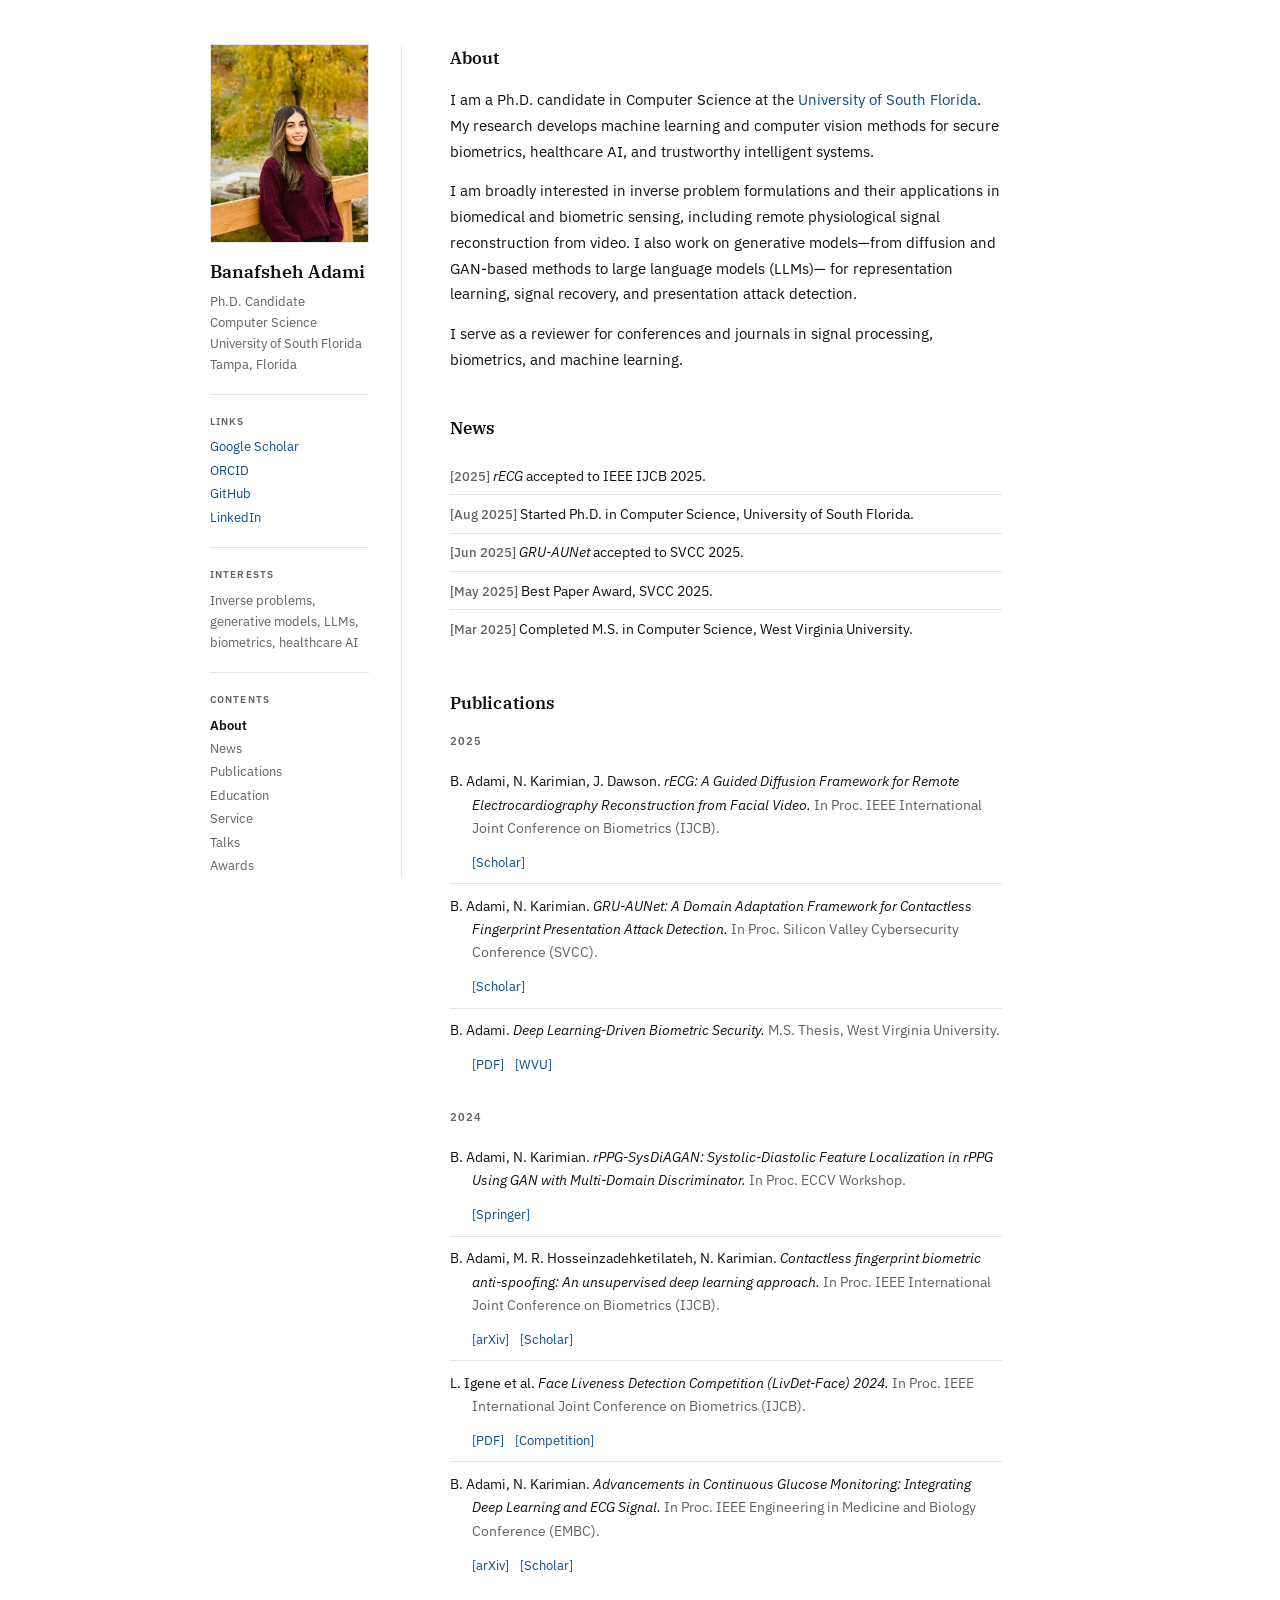
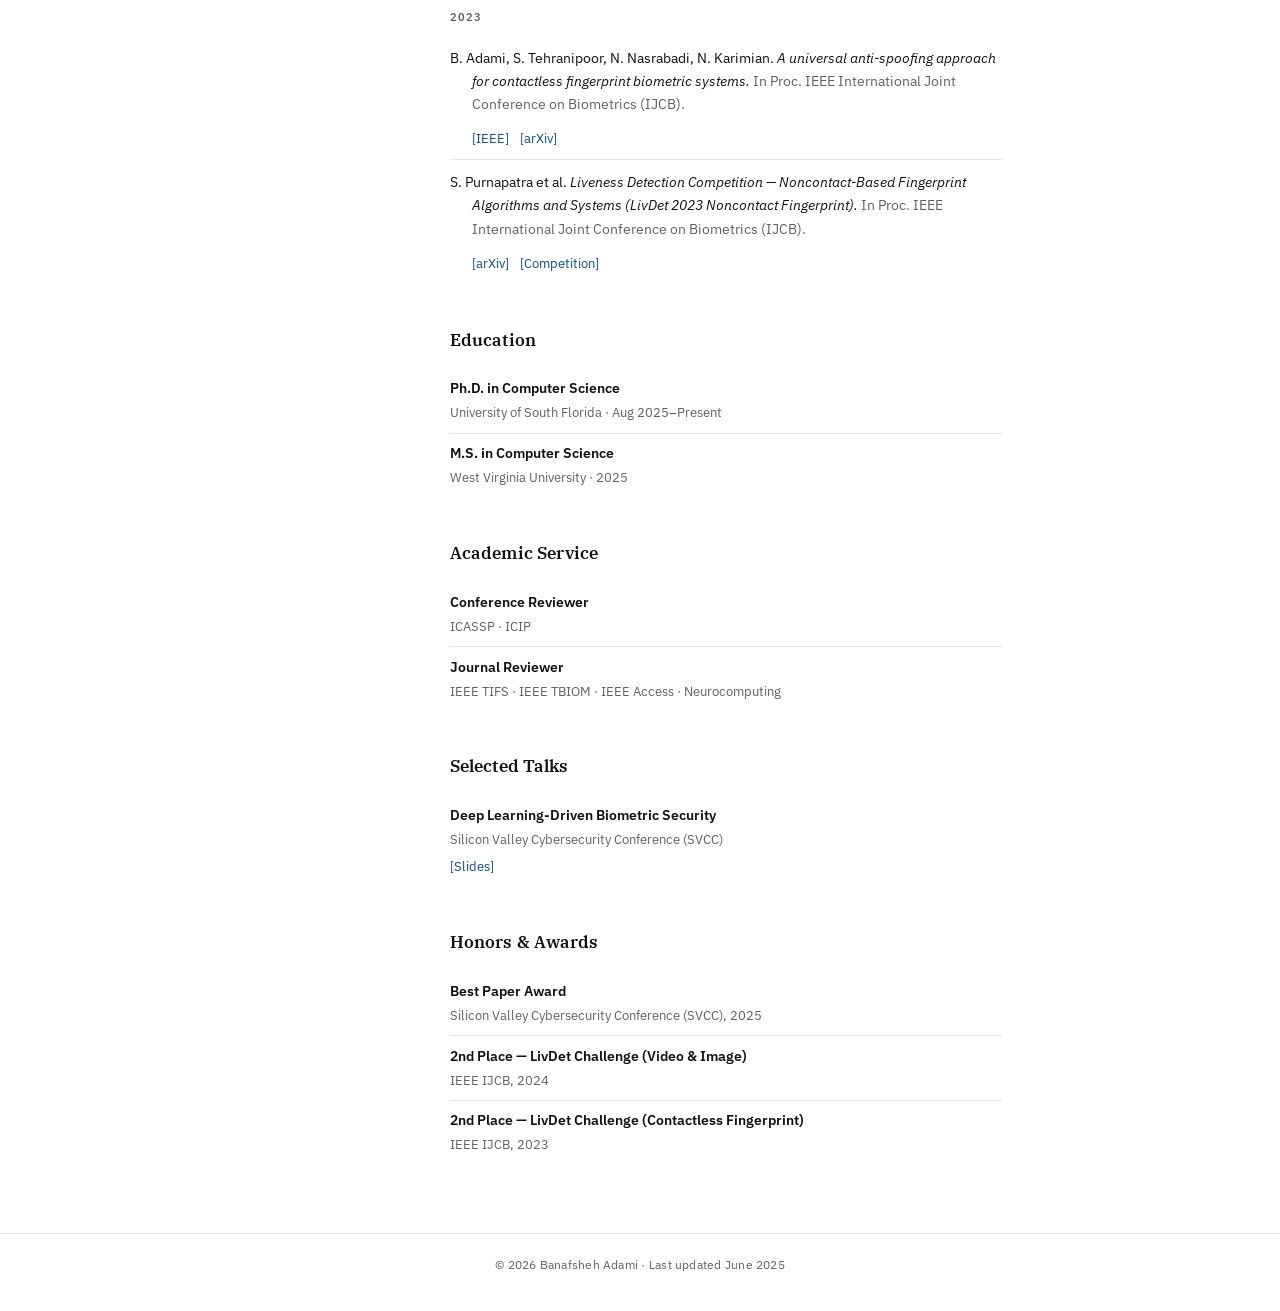
==== index.html @ bffaafbf "Fix news order and set Ph.D. start date to August 2025." ====
<!DOCTYPE html>
<html lang="en">
<head>
  <meta charset="UTF-8" />
  <meta name="viewport" content="width=device-width, initial-scale=1.0" />
  <title>Banafsheh Adami | PhD Student in Computer Science</title>
  <meta name="description" content="Banafsheh Adami is a PhD student in Computer Science at the University of South Florida working on machine learning, biometrics, anti-spoofing, and rPPG." />
  <meta name="author" content="Banafsheh Adami" />
  <meta name="keywords" content="Banafsheh Adami, Banafsheh, biometrics, machine learning, deep learning, contactless fingerprint, anti-spoofing, rPPG, University of South Florida" />
  <meta name="robots" content="index,follow,max-image-preview:large" />
  <link rel="canonical" href="https://banafshehadami.github.io/" />

  <meta property="og:type" content="website" />
  <meta property="og:title" content="Banafsheh Adami | PhD Student in Computer Science" />
  <meta property="og:description" content="Academic homepage of Banafsheh Adami: publications, news, talks, and awards in machine learning and biometrics." />
  <meta property="og:url" content="https://banafshehadami.github.io/" />
  <meta property="og:image" content="https://banafshehadami.github.io/assets/profile-photo.png?v=3" />

  <meta name="twitter:card" content="summary_large_image" />
  <meta name="twitter:title" content="Banafsheh Adami | PhD Student in Computer Science" />
  <meta name="twitter:description" content="Academic homepage of Banafsheh Adami: publications, news, talks, and awards in machine learning and biometrics." />
  <meta name="twitter:image" content="https://banafshehadami.github.io/assets/profile-photo.png?v=3" />

  <link rel="preconnect" href="https://fonts.googleapis.com" />
  <link rel="preconnect" href="https://fonts.gstatic.com" crossorigin />
  <link
    href="https://fonts.googleapis.com/css2?family=IBM+Plex+Sans:wght@400;500;600&family=IBM+Plex+Serif:wght@400;500;600&display=swap"
    rel="stylesheet"
  />
  <link rel="stylesheet" href="style.css" />
  <script type="application/ld+json">
    {
      "@context": "https://schema.org",
      "@type": "Person",
      "name": "Banafsheh Adami",
      "url": "https://banafshehadami.github.io/",
      "image": "https://banafshehadami.github.io/assets/profile-photo.png?v=3",
      "jobTitle": "PhD Student in Computer Science",
      "affiliation": {
        "@type": "CollegeOrUniversity",
        "name": "University of South Florida"
      },
      "alumniOf": {
        "@type": "CollegeOrUniversity",
        "name": "West Virginia University"
      },
      "sameAs": [
        "https://github.com/banafshehadami",
        "https://scholar.google.com/citations?user=qcURpaYAAAAJ&hl=en",
        "https://orcid.org/my-orcid?orcid=0009-0004-0193-577X",
        "https://www.linkedin.com/in/banafsheh-adami-5830b61a9/"
      ]
    }
  </script>
</head>
<body>
  <div class="container page-layout" id="top">
    <aside class="profile-sidebar">
      <img
        class="profile-photo"
        src="assets/profile-photo.png?v=3"
        alt="Banafsheh Adami profile photo"
      />
      <p class="sidebar-name">Banafsheh Adami</p>
      <p class="sidebar-affiliation">
        Ph.D. Candidate<br />
        Computer Science<br />
        <a href="https://www.usf.edu/engineering/computer-science-and-engineering/" target="_blank" rel="noreferrer">University of South Florida</a><br />
        Tampa, Florida
      </p>

      <div class="sidebar-block">
        <p class="sidebar-label">Links</p>
        <ul class="sidebar-links">
          <li><a href="https://scholar.google.com/citations?user=qcURpaYAAAAJ&hl=en" target="_blank" rel="noreferrer">Google Scholar</a></li>
          <li><a href="https://orcid.org/my-orcid?orcid=0009-0004-0193-577X" target="_blank" rel="noreferrer">ORCID</a></li>
          <li><a href="https://github.com/banafshehadami" target="_blank" rel="noreferrer">GitHub</a></li>
          <li><a href="https://www.linkedin.com/in/banafsheh-adami-5830b61a9/" target="_blank" rel="noreferrer">LinkedIn</a></li>
        </ul>
      </div>

      <div class="sidebar-block">
        <p class="sidebar-label">Interests</p>
        <p class="sidebar-text">
          Inverse problems, generative models, LLMs, biometrics, healthcare AI
        </p>
      </div>

      <div class="sidebar-block">
        <p class="sidebar-label">Contents</p>
        <ul class="sidebar-nav">
          <li><a href="#about">About</a></li>
          <li><a href="#news">News</a></li>
          <li><a href="#publications">Publications</a></li>
          <li><a href="#education">Education</a></li>
          <li><a href="#service">Service</a></li>
          <li><a href="#talks">Talks</a></li>
          <li><a href="#awards">Awards</a></li>
        </ul>
      </div>
    </aside>

    <main class="content">
      <section class="section" id="about">
        <h2>About</h2>
        <p>
          I am a Ph.D. candidate in Computer Science at the
          <a href="https://www.usf.edu/engineering/computer-science-and-engineering/" target="_blank" rel="noreferrer">University of South Florida</a>.
          My research develops machine learning and computer vision methods for secure biometrics,
          healthcare AI, and trustworthy intelligent systems.
        </p>
        <p>
          I am broadly interested in inverse problem formulations and their applications in biomedical
          and biometric sensing, including remote physiological signal reconstruction from video.
          I also work on generative models—from diffusion and GAN-based methods to large language models (LLMs)—
          for representation learning, signal recovery, and presentation attack detection.
        </p>
        <p>
          I serve as a reviewer for conferences and journals in signal processing, biometrics, and machine learning.
        </p>
      </section>

      <section class="section" id="news">
        <h2>News</h2>
        <ul class="news-list">
          <li><span class="news-date">[2025]</span> <em>rECG</em> accepted to IEEE IJCB 2025.</li>
          <li><span class="news-date">[Aug 2025]</span> Started Ph.D. in Computer Science, University of South Florida.</li>
          <li><span class="news-date">[Jun 2025]</span> <em>GRU-AUNet</em> accepted to SVCC 2025.</li>
          <li><span class="news-date">[May 2025]</span> Best Paper Award, SVCC 2025.</li>
          <li><span class="news-date">[Mar 2025]</span> Completed M.S. in Computer Science, West Virginia University.</li>
        </ul>
      </section>

      <section class="section" id="publications">
        <h2>Publications</h2>

        <div class="pub-group">
          <h3 class="pub-group-year">2025</h3>
          <ol class="pub-list">
            <li class="pub-item">
              <p class="pub-citation">
                B. Adami, N. Karimian, J. Dawson.
                <em>rECG: A Guided Diffusion Framework for Remote Electrocardiography Reconstruction from Facial Video.</em>
                <span class="pub-venue">In Proc. IEEE International Joint Conference on Biometrics (IJCB).</span>
              </p>
              <p class="pub-links">
                <a href="https://scholar.google.com/scholar?q=rECG%3A+A+Guided+Diffusion+Framework+for+Remote+Electrocardiography+Reconstruction+from+Facial+Video" target="_blank" rel="noreferrer">[Scholar]</a>
              </p>
            </li>
            <li class="pub-item">
              <p class="pub-citation">
                B. Adami, N. Karimian.
                <em>GRU-AUNet: A Domain Adaptation Framework for Contactless Fingerprint Presentation Attack Detection.</em>
                <span class="pub-venue">In Proc. Silicon Valley Cybersecurity Conference (SVCC).</span>
              </p>
              <p class="pub-links">
                <a href="https://scholar.google.com/scholar?q=GRU-AUNet+A+Domain+Adaptation+Framework+for+Contactless+Fingerprint+Presentation+Attack+Detection" target="_blank" rel="noreferrer">[Scholar]</a>
              </p>
            </li>
            <li class="pub-item">
              <p class="pub-citation">
                B. Adami.
                <em>Deep Learning-Driven Biometric Security.</em>
                <span class="pub-venue">M.S. Thesis, West Virginia University.</span>
              </p>
              <p class="pub-links">
                <a href="assets/Banafsheh-master-thesis.pdf" target="_blank" rel="noreferrer">[PDF]</a>
                <a href="https://researchrepository.wvu.edu/etd/12749/" target="_blank" rel="noreferrer">[WVU]</a>
              </p>
            </li>
          </ol>
        </div>

        <div class="pub-group">
          <h3 class="pub-group-year">2024</h3>
          <ol class="pub-list">
            <li class="pub-item">
              <p class="pub-citation">
                B. Adami, N. Karimian.
                <em>rPPG-SysDiAGAN: Systolic-Diastolic Feature Localization in rPPG Using GAN with Multi-Domain Discriminator.</em>
                <span class="pub-venue">In Proc. ECCV Workshop.</span>
              </p>
              <p class="pub-links">
                <a href="https://link.springer.com/chapter/10.1007/978-3-031-91581-9_14" target="_blank" rel="noreferrer">[Springer]</a>
              </p>
            </li>
            <li class="pub-item">
              <p class="pub-citation">
                B. Adami, M. R. Hosseinzadehketilateh, N. Karimian.
                <em>Contactless fingerprint biometric anti-spoofing: An unsupervised deep learning approach.</em>
                <span class="pub-venue">In Proc. IEEE International Joint Conference on Biometrics (IJCB).</span>
              </p>
              <p class="pub-links">
                <a href="https://arxiv.org/abs/2311.04148" target="_blank" rel="noreferrer">[arXiv]</a>
                <a href="https://scholar.google.com/scholar?q=Contactless+fingerprint+biometric+anti-spoofing%3A+An+unsupervised+deep+learning+approach" target="_blank" rel="noreferrer">[Scholar]</a>
              </p>
            </li>
            <li class="pub-item">
              <p class="pub-citation">
                L. Igene et al.
                <em>Face Liveness Detection Competition (LivDet-Face) 2024.</em>
                <span class="pub-venue">In Proc. IEEE International Joint Conference on Biometrics (IJCB).</span>
              </p>
              <p class="pub-links">
                <a href="https://publications.idiap.ch/attachments/papers/2024/Igene_IJCB_2024.pdf" target="_blank" rel="noreferrer">[PDF]</a>
                <a href="https://face2024.livdet.org/" target="_blank" rel="noreferrer">[Competition]</a>
              </p>
            </li>
            <li class="pub-item">
              <p class="pub-citation">
                B. Adami, N. Karimian.
                <em>Advancements in Continuous Glucose Monitoring: Integrating Deep Learning and ECG Signal.</em>
                <span class="pub-venue">In Proc. IEEE Engineering in Medicine and Biology Conference (EMBC).</span>
              </p>
              <p class="pub-links">
                <a href="https://arxiv.org/html/2403.07296v1" target="_blank" rel="noreferrer">[arXiv]</a>
                <a href="https://scholar.google.com/scholar?q=Advancements+in+Continuous+Glucose+Monitoring%3A+Integrating+Deep+Learning+and+ECG+Signal" target="_blank" rel="noreferrer">[Scholar]</a>
              </p>
            </li>
          </ol>
        </div>

        <div class="pub-group">
          <h3 class="pub-group-year">2023</h3>
          <ol class="pub-list">
            <li class="pub-item">
              <p class="pub-citation">
                B. Adami, S. Tehranipoor, N. Nasrabadi, N. Karimian.
                <em>A universal anti-spoofing approach for contactless fingerprint biometric systems.</em>
                <span class="pub-venue">In Proc. IEEE International Joint Conference on Biometrics (IJCB).</span>
              </p>
              <p class="pub-links">
                <a href="https://ieeexplore.ieee.org/document/10448939/" target="_blank" rel="noreferrer">[IEEE]</a>
                <a href="https://arxiv.org/abs/2310.15044" target="_blank" rel="noreferrer">[arXiv]</a>
              </p>
            </li>
            <li class="pub-item">
              <p class="pub-citation">
                S. Purnapatra et al.
                <em>Liveness Detection Competition — Noncontact-Based Fingerprint Algorithms and Systems (LivDet 2023 Noncontact Fingerprint).</em>
                <span class="pub-venue">In Proc. IEEE International Joint Conference on Biometrics (IJCB).</span>
              </p>
              <p class="pub-links">
                <a href="https://arxiv.org/abs/2310.00659" target="_blank" rel="noreferrer">[arXiv]</a>
                <a href="https://noncontactfingerprint2023.livdet.org/" target="_blank" rel="noreferrer">[Competition]</a>
              </p>
            </li>
          </ol>
        </div>
      </section>

      <section class="section" id="education">
        <h2>Education</h2>
        <ul class="entry-list">
          <li>
            <div class="entry-title">Ph.D. in Computer Science</div>
            <div class="entry-meta">University of South Florida · Aug 2025–Present</div>
          </li>
          <li>
            <div class="entry-title">M.S. in Computer Science</div>
            <div class="entry-meta">West Virginia University · 2025</div>
          </li>
        </ul>
      </section>

      <section class="section" id="service">
        <h2>Academic Service</h2>
        <ul class="entry-list">
          <li>
            <div class="entry-title">Conference Reviewer</div>
            <div class="entry-meta">ICASSP · ICIP</div>
          </li>
          <li>
            <div class="entry-title">Journal Reviewer</div>
            <div class="entry-meta">IEEE TIFS · IEEE TBIOM · IEEE Access · Neurocomputing</div>
          </li>
        </ul>
      </section>

      <section class="section" id="talks">
        <h2>Selected Talks</h2>
        <ul class="entry-list">
          <li>
            <div class="entry-title">Deep Learning-Driven Biometric Security</div>
            <div class="entry-meta">Silicon Valley Cybersecurity Conference (SVCC)</div>
            <a href="assets/SVCC-Banafsheh-Adami.pdf" target="_blank" rel="noreferrer">[Slides]</a>
          </li>
        </ul>
      </section>

      <section class="section" id="awards">
        <h2>Honors &amp; Awards</h2>
        <ul class="entry-list">
          <li>
            <div class="entry-title">Best Paper Award</div>
            <div class="entry-meta">Silicon Valley Cybersecurity Conference (SVCC), 2025</div>
          </li>
          <li>
            <div class="entry-title">2nd Place — LivDet Challenge (Video &amp; Image)</div>
            <div class="entry-meta">IEEE IJCB, 2024</div>
          </li>
          <li>
            <div class="entry-title">2nd Place — LivDet Challenge (Contactless Fingerprint)</div>
            <div class="entry-meta">IEEE IJCB, 2023</div>
          </li>
        </ul>
      </section>
    </main>
  </div>

  <footer class="site-footer">
    <div class="container">
      <p>© <span id="year"></span> Banafsheh Adami · Last updated June 2025</p>
    </div>
  </footer>

  <script src="script.js"></script>
</body>
</html>
---- style.css ----
:root {
  --bg: #ffffff;
  --text: #111111;
  --muted: #616161;
  --link: #0a4d8c;
  --link-hover: #073763;
  --border: #e5e5e5;
  --sidebar-width: 12rem;
}

* {
  box-sizing: border-box;
}

html {
  scroll-behavior: smooth;
  scroll-padding-top: 2rem;
}

body {
  margin: 0;
  font-family: "IBM Plex Sans", "Helvetica Neue", Arial, sans-serif;
  font-size: 15px;
  line-height: 1.72;
  color: var(--text);
  background: var(--bg);
  -webkit-font-smoothing: antialiased;
  -moz-osx-font-smoothing: grayscale;
}

a {
  color: var(--link);
  text-decoration: none;
}

a:hover {
  color: var(--link-hover);
  text-decoration: underline;
  text-underline-offset: 2px;
}

.container {
  width: min(860px, 91%);
  margin: 0 auto;
}

.page-layout {
  display: grid;
  grid-template-columns: var(--sidebar-width) 1fr;
  gap: 3rem;
  padding: 2.75rem 0 3.25rem;
  align-items: start;
}

/* Sidebar */

.profile-sidebar {
  position: sticky;
  top: 2rem;
  padding-right: 2rem;
  border-right: 1px solid var(--border);
}

.profile-photo {
  width: 100%;
  aspect-ratio: 4 / 5;
  object-fit: cover;
  object-position: center 18%;
  display: block;
  margin-bottom: 1.1rem;
  border: 1px solid var(--border);
}

.sidebar-name {
  margin: 0 0 0.45rem;
  font-family: "IBM Plex Serif", Georgia, serif;
  font-size: 1.15rem;
  font-weight: 600;
  line-height: 1.28;
}

.sidebar-affiliation {
  margin: 0 0 0;
  font-size: 0.8125rem;
  color: var(--muted);
  line-height: 1.62;
}

.sidebar-affiliation a {
  color: inherit;
}

.sidebar-affiliation a:hover {
  color: var(--text);
}

.sidebar-block {
  padding-top: 1.15rem;
  margin-top: 1.15rem;
  border-top: 1px solid var(--border);
}

.sidebar-label {
  margin: 0 0 0.45rem;
  font-size: 0.625rem;
  font-weight: 600;
  text-transform: uppercase;
  letter-spacing: 0.11em;
  color: var(--muted);
}

.sidebar-links,
.sidebar-nav {
  list-style: none;
  padding: 0;
  margin: 0;
  font-size: 0.8125rem;
  line-height: 1.58;
}

.sidebar-links li + li,
.sidebar-nav li + li {
  margin-top: 0.18rem;
}

.sidebar-nav a {
  color: var(--muted);
  text-decoration: none;
}

.sidebar-nav a:hover {
  color: var(--text);
  text-decoration: none;
}

.sidebar-nav a.active {
  color: var(--text);
  font-weight: 600;
  text-decoration: none;
}

.sidebar-text {
  margin: 0;
  font-size: 0.8125rem;
  color: var(--muted);
  line-height: 1.62;
}

/* Main content */

.content {
  min-width: 0;
  max-width: 34.5rem;
}

.section {
  margin-bottom: 2.6rem;
}

.section:last-child {
  margin-bottom: 0;
}

h2 {
  margin: 0 0 0.9rem;
  font-family: "IBM Plex Serif", Georgia, serif;
  font-size: 1.05rem;
  font-weight: 600;
  color: var(--text);
  letter-spacing: 0.005em;
}

.content p {
  margin: 0 0 0.85rem;
}

.content p:last-child {
  margin-bottom: 0;
}

/* News */

.news-list {
  list-style: none;
  padding: 0;
  margin: 0;
}

.news-list li {
  padding: 0.42rem 0;
  font-size: 0.9rem;
  line-height: 1.62;
}

.news-list li + li {
  border-top: 1px solid var(--border);
}

.news-date {
  color: var(--muted);
  font-size: 0.8rem;
  font-weight: 500;
  font-variant-numeric: tabular-nums;
}

/* Publications */

.pub-group {
  margin-bottom: 1.4rem;
}

.pub-group:last-child {
  margin-bottom: 0;
}

.pub-group-year {
  margin: 0 0 0.55rem;
  font-family: "IBM Plex Sans", sans-serif;
  font-size: 0.6875rem;
  font-weight: 600;
  text-transform: uppercase;
  letter-spacing: 0.1em;
  color: var(--muted);
}

.pub-list {
  list-style: none;
  padding: 0;
  margin: 0;
}

.pub-item {
  padding: 0.6rem 0 0.6rem 1.35rem;
  text-indent: -1.35rem;
  font-size: 0.9rem;
  line-height: 1.62;
}

.pub-item + .pub-item {
  border-top: 1px solid var(--border);
}

.pub-citation em {
  font-style: italic;
}

.pub-venue {
  color: var(--muted);
}

.pub-links {
  display: block;
  margin: 0.3rem 0 0 1.35rem;
  text-indent: 0;
  font-size: 0.8rem;
}

.pub-links a {
  margin-right: 0.55rem;
}

/* Entries */

.entry-list {
  list-style: none;
  padding: 0;
  margin: 0;
}

.entry-list li {
  padding: 0.48rem 0;
  font-size: 0.9rem;
}

.entry-list li + li {
  border-top: 1px solid var(--border);
}

.entry-title {
  font-weight: 600;
}

.entry-meta {
  color: var(--muted);
  font-size: 0.8125rem;
  margin-top: 0.08rem;
}

.entry-list a {
  display: inline-block;
  margin-top: 0.28rem;
  font-size: 0.8rem;
}

/* Footer */

.site-footer {
  margin-top: 1rem;
  border-top: 1px solid var(--border);
  padding: 1.35rem 0 2.25rem;
  text-align: center;
  color: var(--muted);
  font-size: 0.72rem;
  letter-spacing: 0.02em;
}

.site-footer p {
  margin: 0;
}

/* Responsive */

@media (max-width: 720px) {
  .page-layout {
    grid-template-columns: 1fr;
    gap: 1.85rem;
    padding-top: 2rem;
  }

  .profile-sidebar {
    position: static;
    padding-right: 0;
    border-right: none;
    padding-bottom: 1.4rem;
    border-bottom: 1px solid var(--border);
    display: grid;
    grid-template-columns: 6.75rem 1fr;
    gap: 0 1.15rem;
  }

  .profile-photo {
    grid-row: 1 / span 3;
    margin-bottom: 0;
  }

  .sidebar-name,
  .sidebar-affiliation {
    grid-column: 2;
  }

  .sidebar-block {
    grid-column: 1 / -1;
    display: grid;
    grid-template-columns: 4.75rem 1fr;
    gap: 0 1rem;
    align-items: start;
  }

  .sidebar-label {
    margin-bottom: 0;
    text-align: right;
    padding-top: 0.1rem;
  }

  .content {
    max-width: none;
  }
}

@media (max-width: 480px) {
  .profile-sidebar {
    grid-template-columns: 1fr;
    text-align: center;
  }

  .profile-photo {
    width: 6.75rem;
    margin: 0 auto;
    grid-row: auto;
  }

  .sidebar-name,
  .sidebar-affiliation {
    grid-column: auto;
  }

  .sidebar-block {
    grid-template-columns: 1fr;
    text-align: center;
  }

  .sidebar-label {
    text-align: center;
  }
}
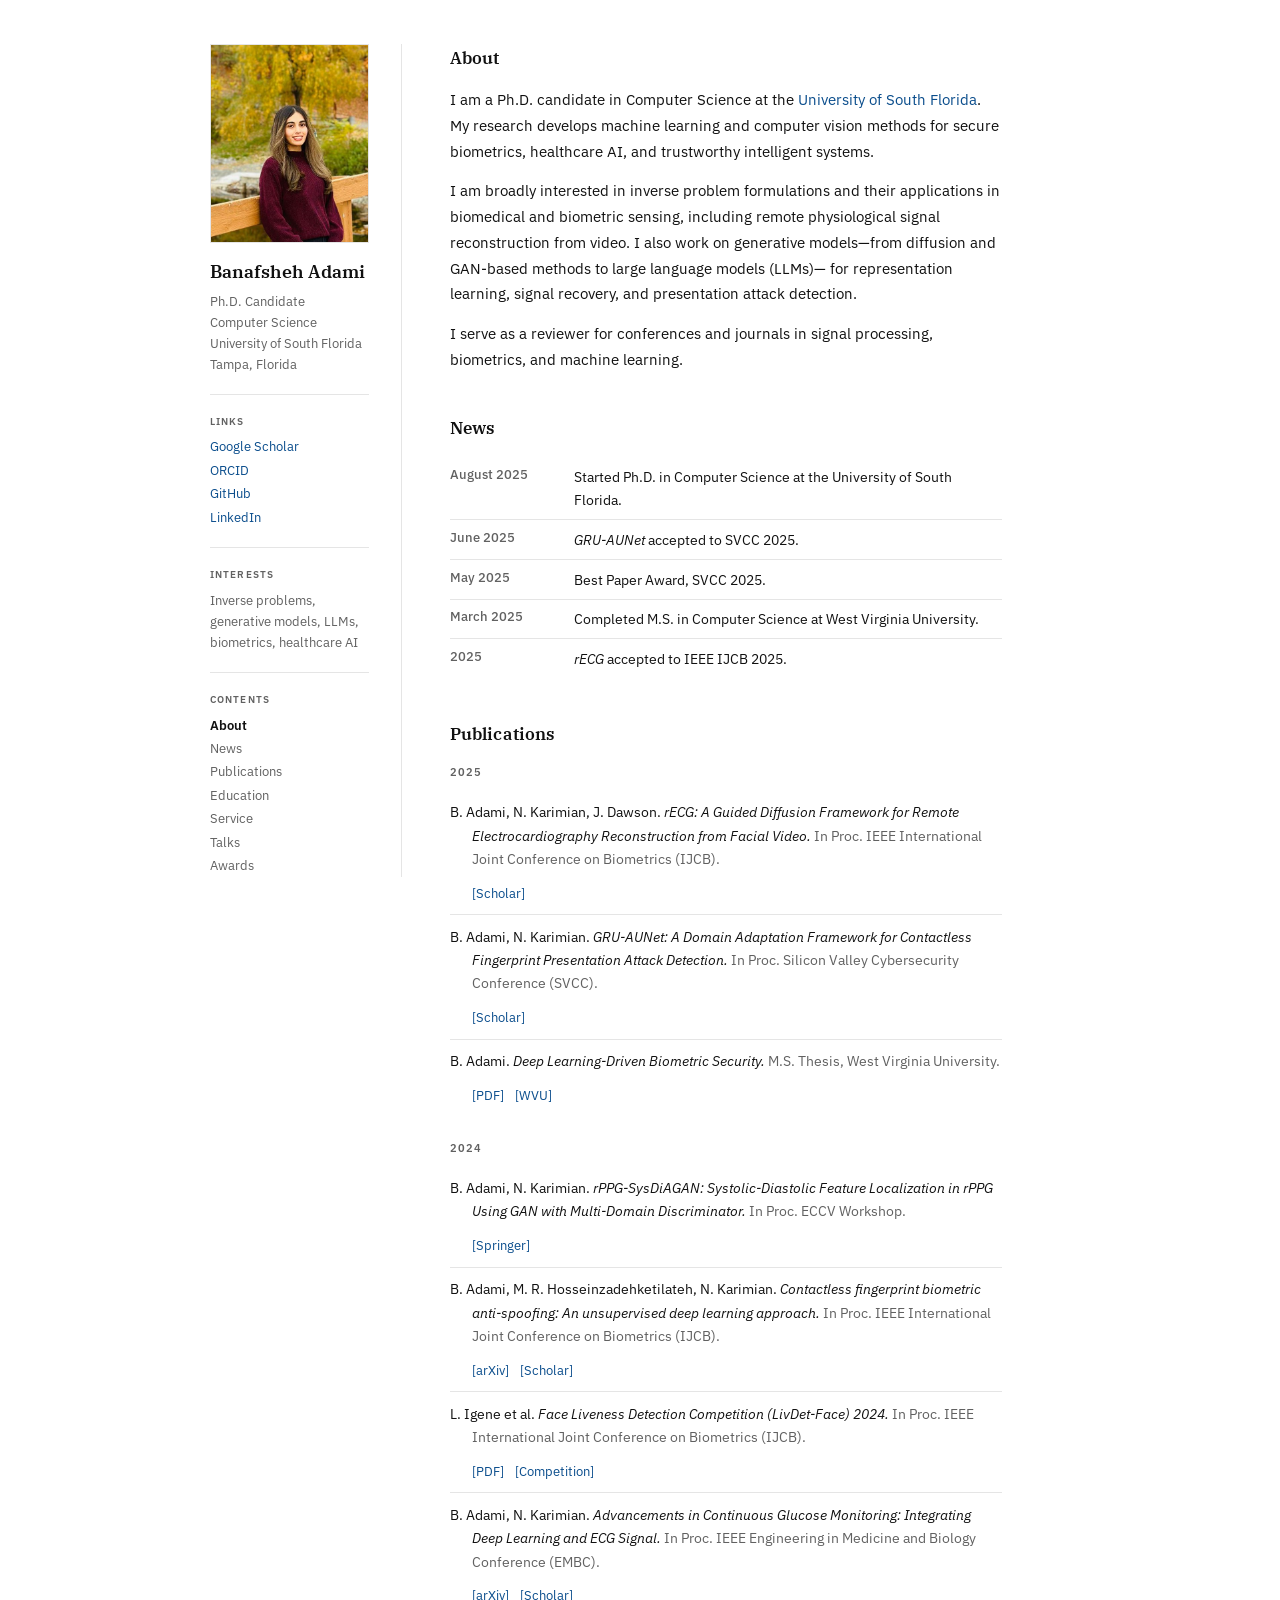
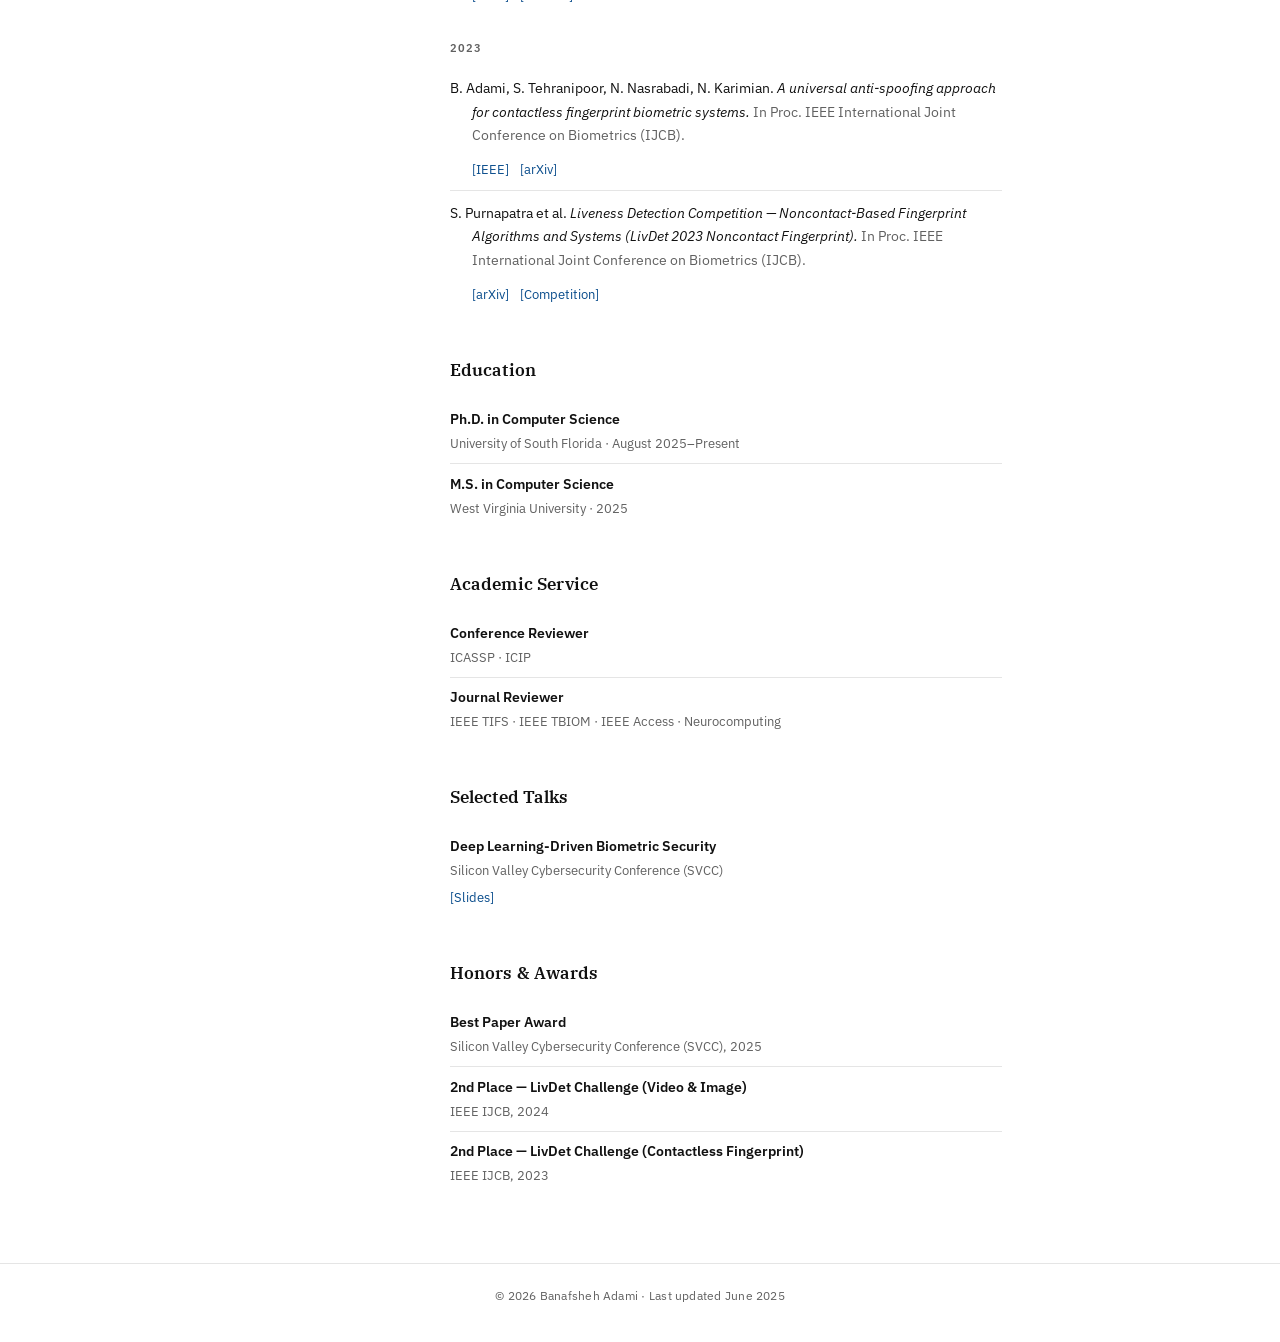
==== commit a2a6fed2: "Fix news chronology and August 2025 Ph.D. start date." ====
--- a/index.html
+++ b/index.html
@@ -123,11 +123,26 @@
       <section class="section" id="news">
         <h2>News</h2>
         <ul class="news-list">
-          <li><span class="news-date">[2025]</span> <em>rECG</em> accepted to IEEE IJCB 2025.</li>
-          <li><span class="news-date">[Aug 2025]</span> Started Ph.D. in Computer Science, University of South Florida.</li>
-          <li><span class="news-date">[Jun 2025]</span> <em>GRU-AUNet</em> accepted to SVCC 2025.</li>
-          <li><span class="news-date">[May 2025]</span> Best Paper Award, SVCC 2025.</li>
-          <li><span class="news-date">[Mar 2025]</span> Completed M.S. in Computer Science, West Virginia University.</li>
+          <li>
+            <span class="news-date">August 2025</span>
+            <span>Started Ph.D. in Computer Science at the University of South Florida.</span>
+          </li>
+          <li>
+            <span class="news-date">June 2025</span>
+            <span><em>GRU-AUNet</em> accepted to SVCC 2025.</span>
+          </li>
+          <li>
+            <span class="news-date">May 2025</span>
+            <span>Best Paper Award, SVCC 2025.</span>
+          </li>
+          <li>
+            <span class="news-date">March 2025</span>
+            <span>Completed M.S. in Computer Science at West Virginia University.</span>
+          </li>
+          <li>
+            <span class="news-date">2025</span>
+            <span><em>rECG</em> accepted to IEEE IJCB 2025.</span>
+          </li>
         </ul>
       </section>
 
@@ -254,7 +269,7 @@
         <ul class="entry-list">
           <li>
             <div class="entry-title">Ph.D. in Computer Science</div>
-            <div class="entry-meta">University of South Florida · Aug 2025–Present</div>
+            <div class="entry-meta">University of South Florida · August 2025–Present</div>
           </li>
           <li>
             <div class="entry-title">M.S. in Computer Science</div>
--- a/style.css
+++ b/style.css
@@ -187,7 +187,10 @@
 }
 
 .news-list li {
-  padding: 0.42rem 0;
+  display: grid;
+  grid-template-columns: 6.75rem 1fr;
+  gap: 1rem;
+  padding: 0.48rem 0;
   font-size: 0.9rem;
   line-height: 1.62;
 }
@@ -355,6 +358,11 @@
   .content {
     max-width: none;
   }
+
+  .news-list li {
+    grid-template-columns: 1fr;
+    gap: 0.15rem;
+  }
 }
 
 @media (max-width: 480px) {
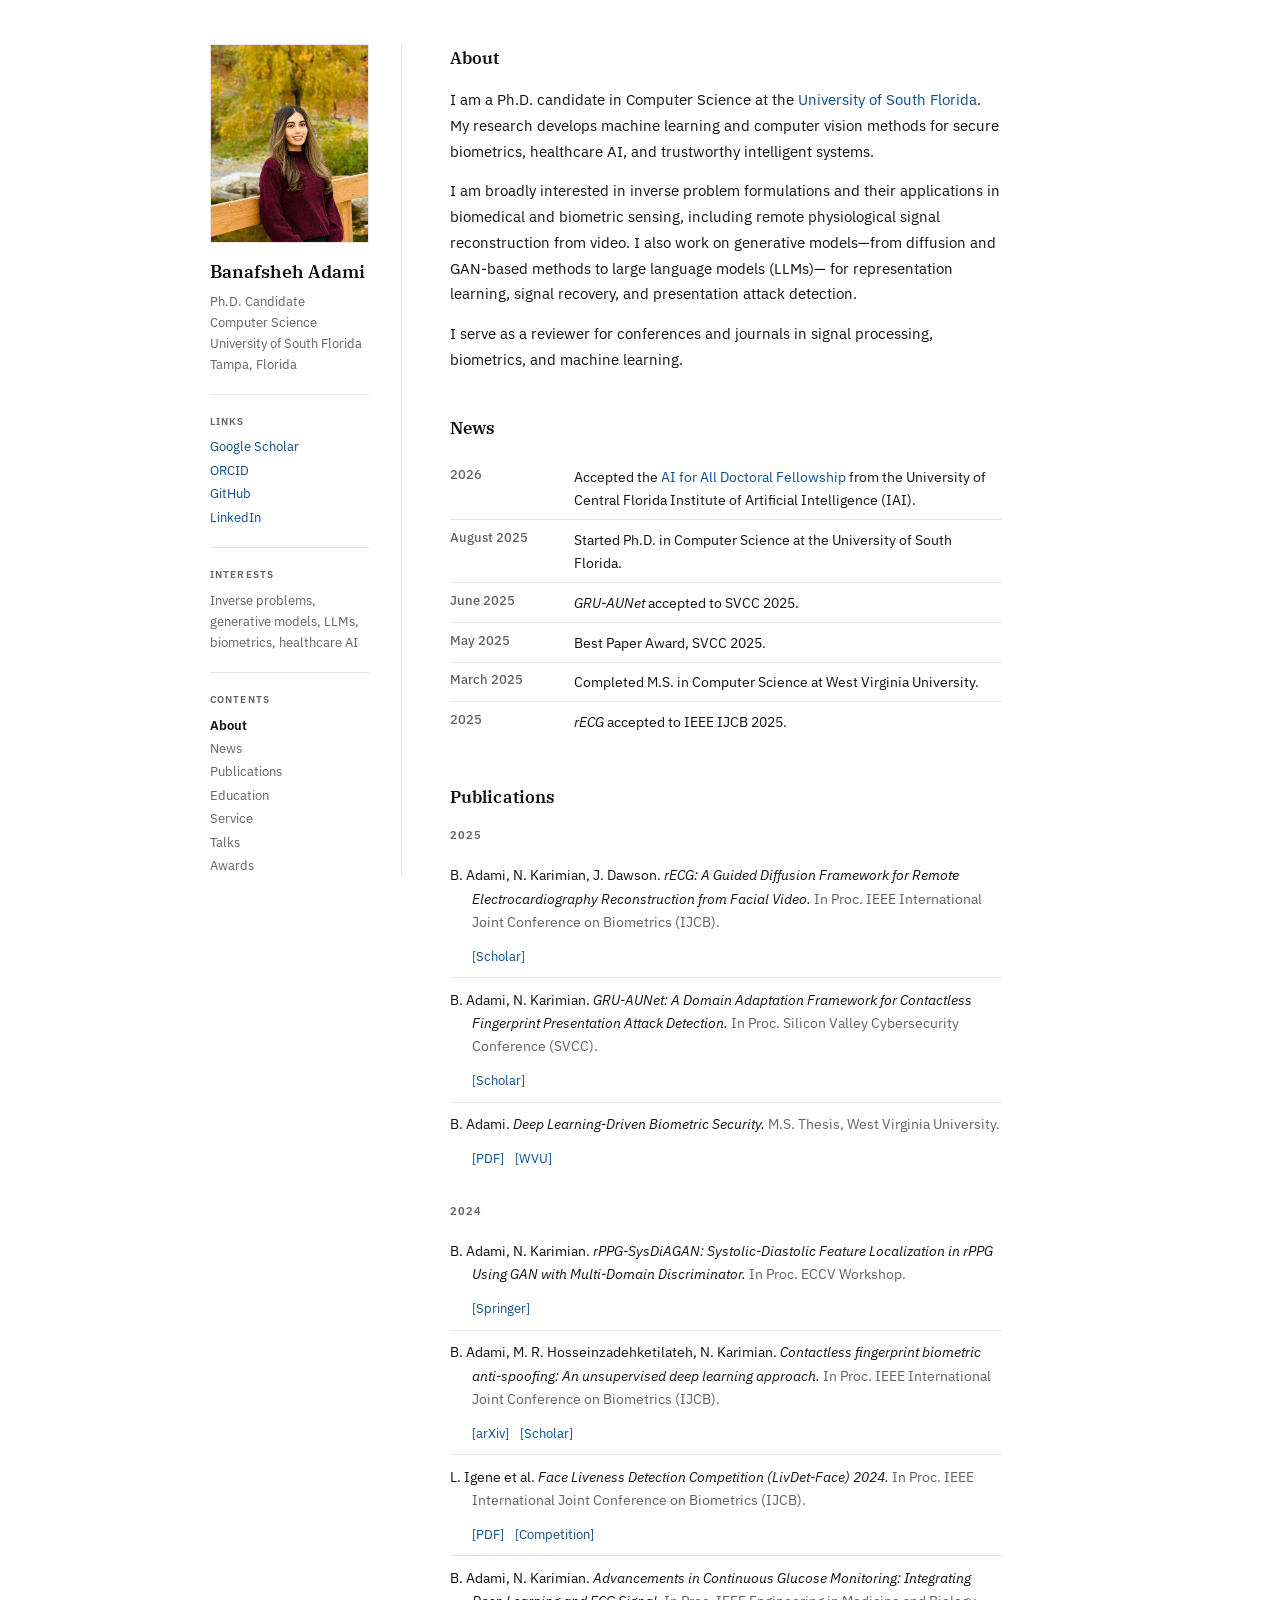
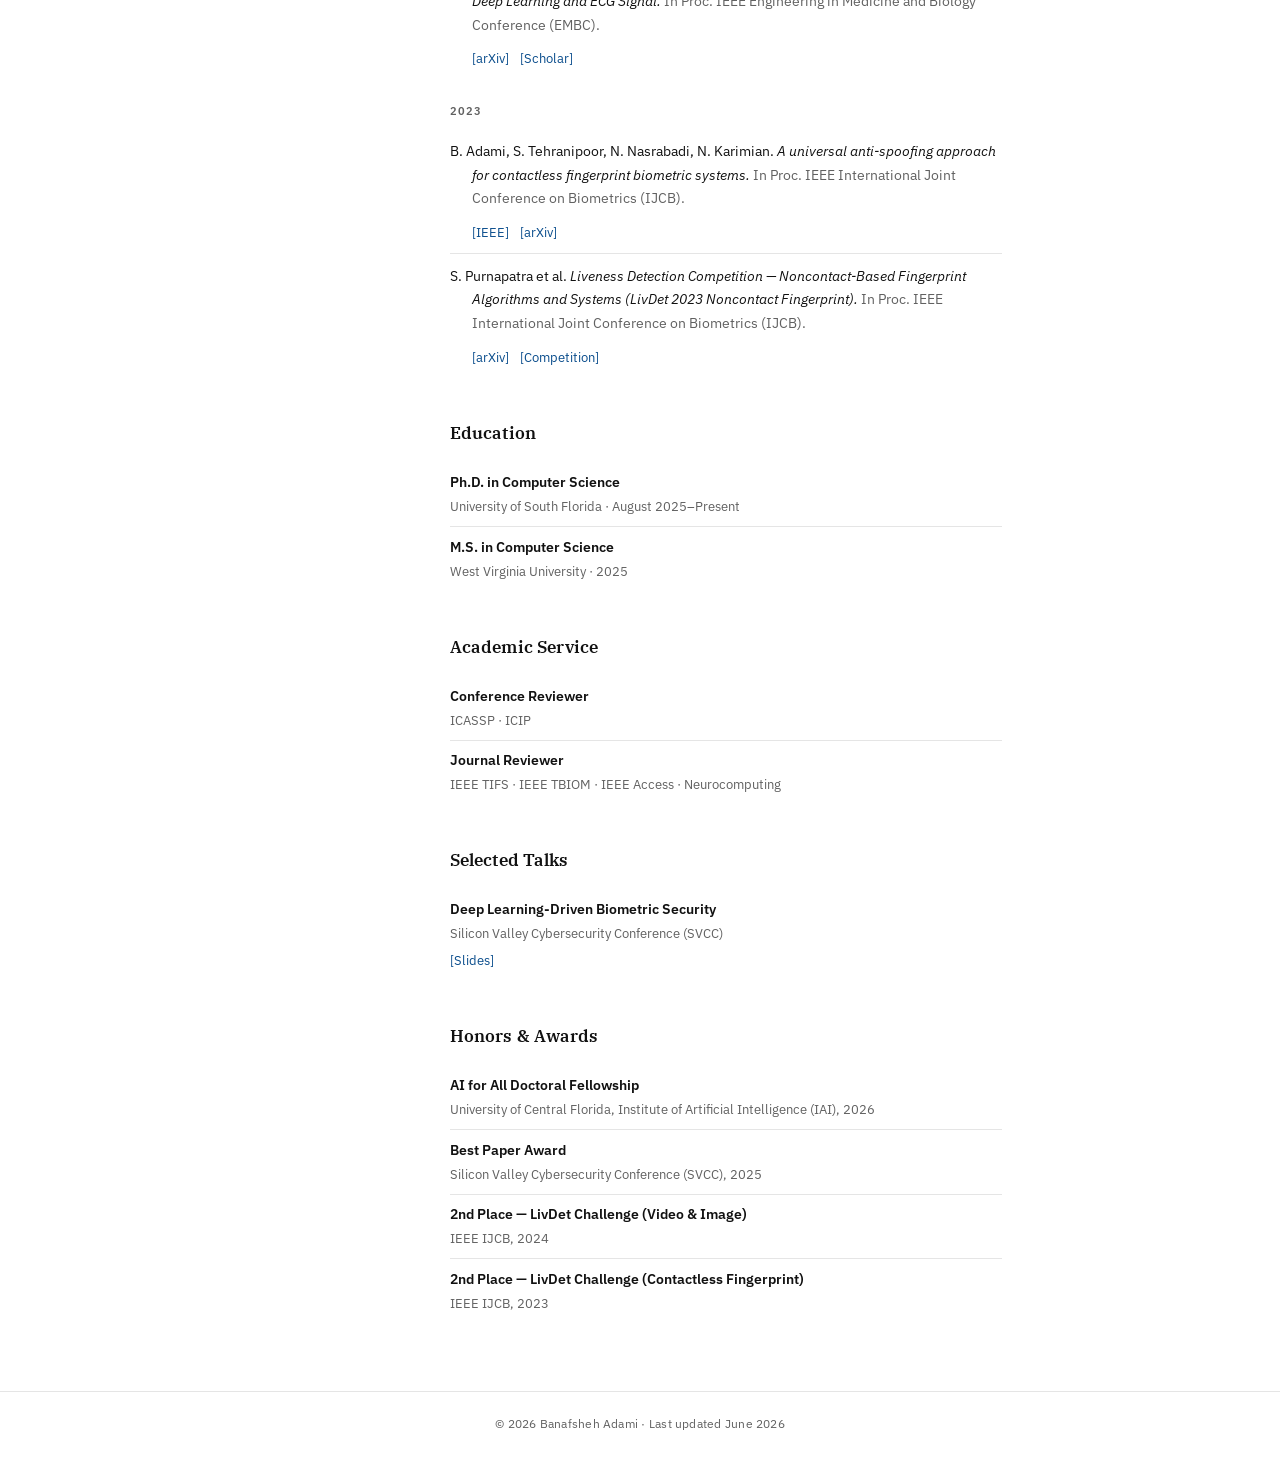
==== commit c2a2512f: "Add UCF AI for All Doctoral Fellowship to news and awards." ====
--- a/index.html
+++ b/index.html
@@ -124,6 +124,10 @@
         <h2>News</h2>
         <ul class="news-list">
           <li>
+            <span class="news-date">2026</span>
+            <span>Accepted the <a href="https://ai.ucf.edu/" target="_blank" rel="noreferrer">AI for All Doctoral Fellowship</a> from the University of Central Florida Institute of Artificial Intelligence (IAI).</span>
+          </li>
+          <li>
             <span class="news-date">August 2025</span>
             <span>Started Ph.D. in Computer Science at the University of South Florida.</span>
           </li>
@@ -307,6 +311,10 @@
         <h2>Honors &amp; Awards</h2>
         <ul class="entry-list">
           <li>
+            <div class="entry-title">AI for All Doctoral Fellowship</div>
+            <div class="entry-meta">University of Central Florida, Institute of Artificial Intelligence (IAI), 2026</div>
+          </li>
+          <li>
             <div class="entry-title">Best Paper Award</div>
             <div class="entry-meta">Silicon Valley Cybersecurity Conference (SVCC), 2025</div>
           </li>
@@ -325,7 +333,7 @@
 
   <footer class="site-footer">
     <div class="container">
-      <p>© <span id="year"></span> Banafsheh Adami · Last updated June 2025</p>
+      <p>© <span id="year"></span> Banafsheh Adami · Last updated June 2026</p>
     </div>
   </footer>
 
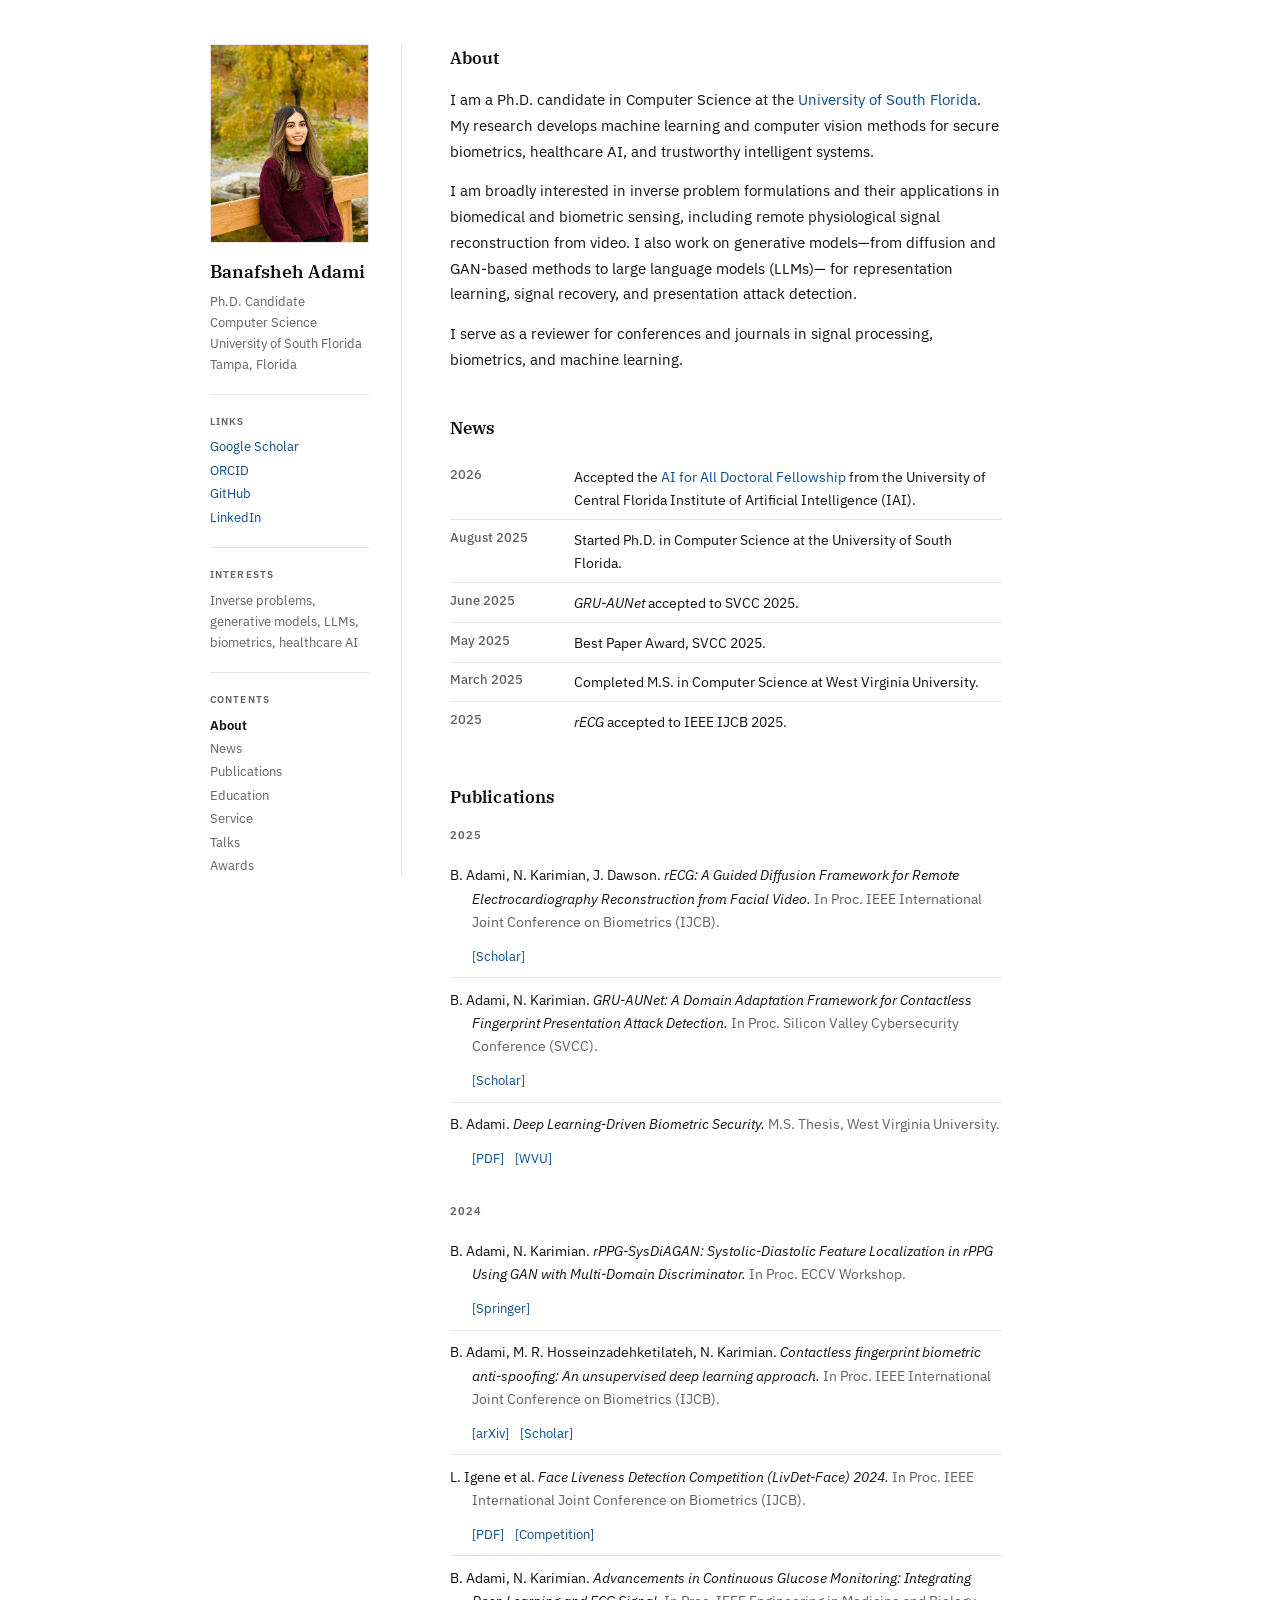
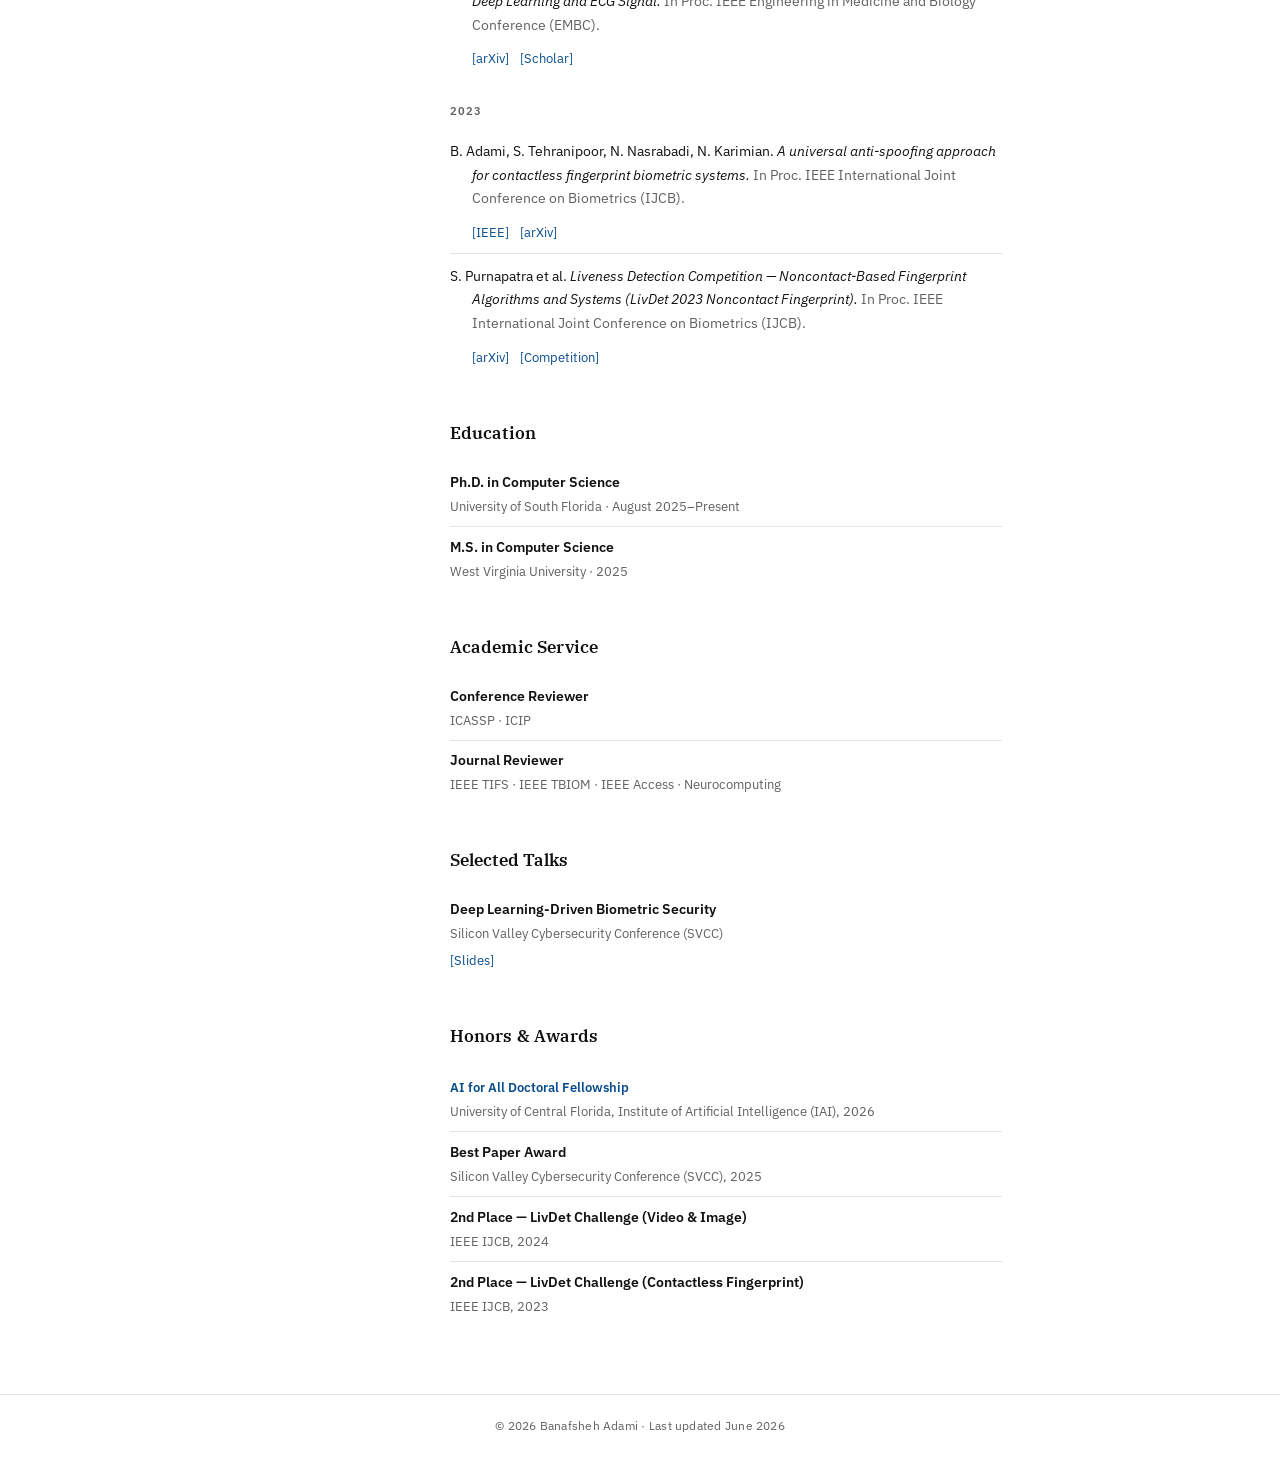
==== commit 9193dac9: "Fix UCF AI for All Doctoral Fellowship link to official page." ====
--- a/index.html
+++ b/index.html
@@ -125,7 +125,7 @@
         <ul class="news-list">
           <li>
             <span class="news-date">2026</span>
-            <span>Accepted the <a href="https://ai.ucf.edu/" target="_blank" rel="noreferrer">AI for All Doctoral Fellowship</a> from the University of Central Florida Institute of Artificial Intelligence (IAI).</span>
+            <span>Accepted the <a href="https://ai.ucf.edu/ucf-institute-of-artificial-intelligence-ai-for-all-doctoral-fellowships/" target="_blank" rel="noreferrer">AI for All Doctoral Fellowship</a> from the University of Central Florida Institute of Artificial Intelligence (IAI).</span>
           </li>
           <li>
             <span class="news-date">August 2025</span>
@@ -311,7 +311,7 @@
         <h2>Honors &amp; Awards</h2>
         <ul class="entry-list">
           <li>
-            <div class="entry-title">AI for All Doctoral Fellowship</div>
+            <div class="entry-title"><a href="https://ai.ucf.edu/ucf-institute-of-artificial-intelligence-ai-for-all-doctoral-fellowships/" target="_blank" rel="noreferrer">AI for All Doctoral Fellowship</a></div>
             <div class="entry-meta">University of Central Florida, Institute of Artificial Intelligence (IAI), 2026</div>
           </li>
           <li>
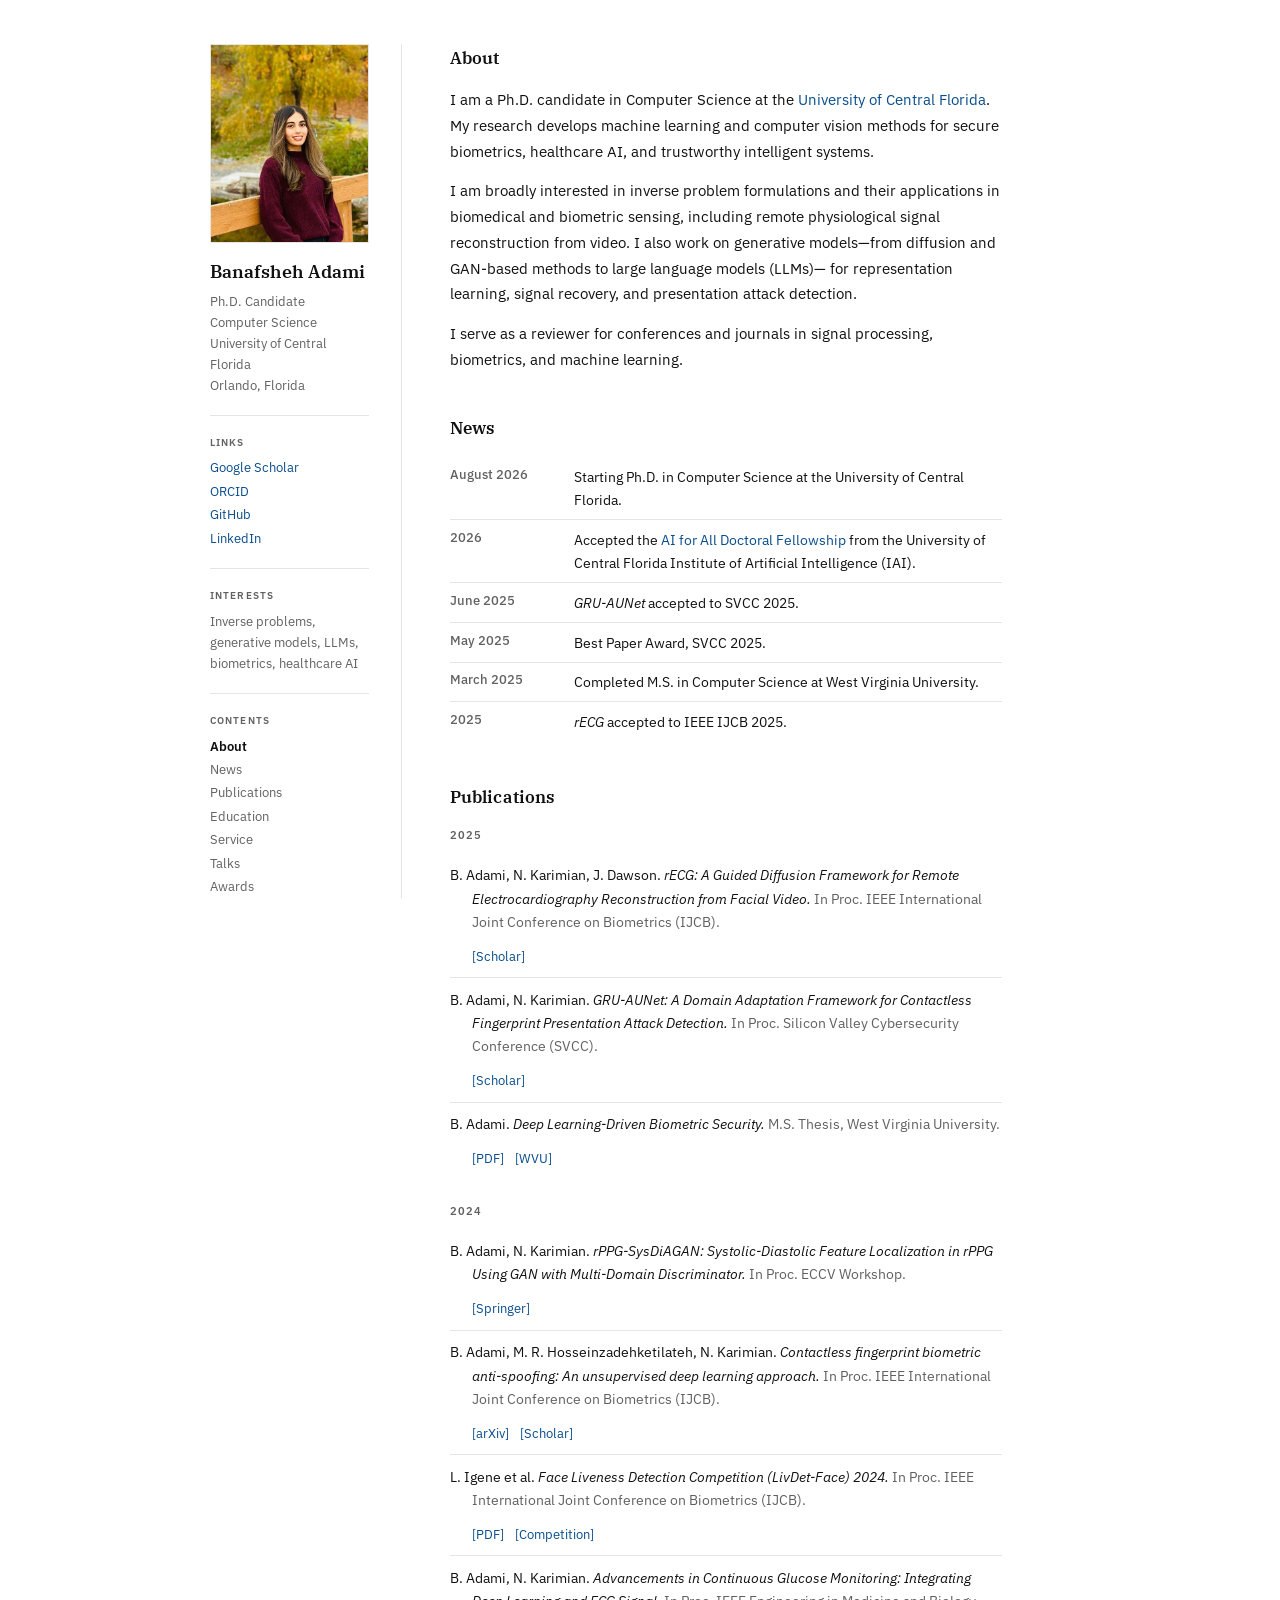
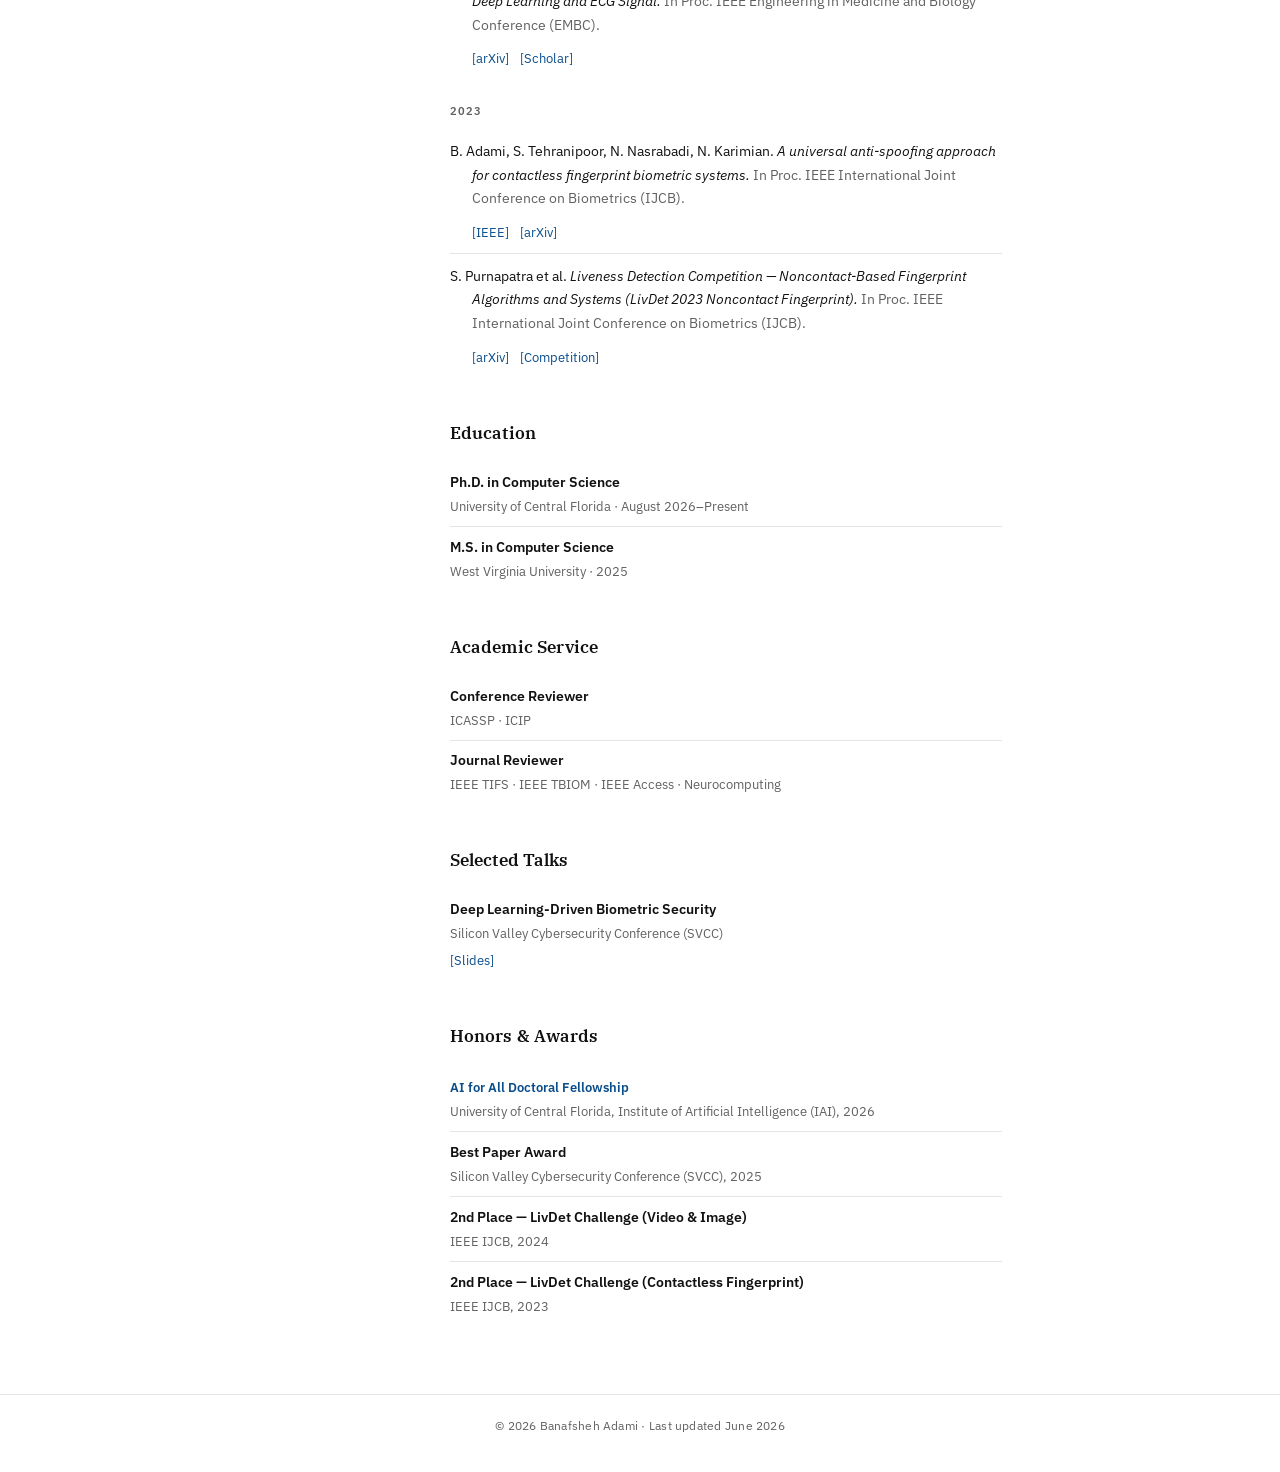
==== commit 35ab92bb: "Update Ph.D. affiliation from USF to UCF starting August 2026." ====
--- a/index.html
+++ b/index.html
@@ -4,9 +4,9 @@
   <meta charset="UTF-8" />
   <meta name="viewport" content="width=device-width, initial-scale=1.0" />
   <title>Banafsheh Adami | PhD Student in Computer Science</title>
-  <meta name="description" content="Banafsheh Adami is a PhD student in Computer Science at the University of South Florida working on machine learning, biometrics, anti-spoofing, and rPPG." />
+  <meta name="description" content="Banafsheh Adami is a PhD student in Computer Science at the University of Central Florida working on machine learning, biometrics, generative models, and healthcare AI." />
   <meta name="author" content="Banafsheh Adami" />
-  <meta name="keywords" content="Banafsheh Adami, Banafsheh, biometrics, machine learning, deep learning, contactless fingerprint, anti-spoofing, rPPG, University of South Florida" />
+  <meta name="keywords" content="Banafsheh Adami, Banafsheh, biometrics, machine learning, deep learning, generative models, University of Central Florida, UCF" />
   <meta name="robots" content="index,follow,max-image-preview:large" />
   <link rel="canonical" href="https://banafshehadami.github.io/" />
 
@@ -38,7 +38,7 @@
       "jobTitle": "PhD Student in Computer Science",
       "affiliation": {
         "@type": "CollegeOrUniversity",
-        "name": "University of South Florida"
+        "name": "University of Central Florida"
       },
       "alumniOf": {
         "@type": "CollegeOrUniversity",
@@ -65,8 +65,8 @@
       <p class="sidebar-affiliation">
         Ph.D. Candidate<br />
         Computer Science<br />
-        <a href="https://www.usf.edu/engineering/computer-science-and-engineering/" target="_blank" rel="noreferrer">University of South Florida</a><br />
-        Tampa, Florida
+        <a href="https://www.cs.ucf.edu/" target="_blank" rel="noreferrer">University of Central Florida</a><br />
+        Orlando, Florida
       </p>
 
       <div class="sidebar-block">
@@ -105,7 +105,7 @@
         <h2>About</h2>
         <p>
           I am a Ph.D. candidate in Computer Science at the
-          <a href="https://www.usf.edu/engineering/computer-science-and-engineering/" target="_blank" rel="noreferrer">University of South Florida</a>.
+          <a href="https://www.cs.ucf.edu/" target="_blank" rel="noreferrer">University of Central Florida</a>.
           My research develops machine learning and computer vision methods for secure biometrics,
           healthcare AI, and trustworthy intelligent systems.
         </p>
@@ -124,12 +124,12 @@
         <h2>News</h2>
         <ul class="news-list">
           <li>
+            <span class="news-date">August 2026</span>
+            <span>Starting Ph.D. in Computer Science at the University of Central Florida.</span>
+          </li>
+          <li>
             <span class="news-date">2026</span>
             <span>Accepted the <a href="https://ai.ucf.edu/ucf-institute-of-artificial-intelligence-ai-for-all-doctoral-fellowships/" target="_blank" rel="noreferrer">AI for All Doctoral Fellowship</a> from the University of Central Florida Institute of Artificial Intelligence (IAI).</span>
-          </li>
-          <li>
-            <span class="news-date">August 2025</span>
-            <span>Started Ph.D. in Computer Science at the University of South Florida.</span>
           </li>
           <li>
             <span class="news-date">June 2025</span>
@@ -273,7 +273,7 @@
         <ul class="entry-list">
           <li>
             <div class="entry-title">Ph.D. in Computer Science</div>
-            <div class="entry-meta">University of South Florida · August 2025–Present</div>
+            <div class="entry-meta">University of Central Florida · August 2026–Present</div>
           </li>
           <li>
             <div class="entry-title">M.S. in Computer Science</div>
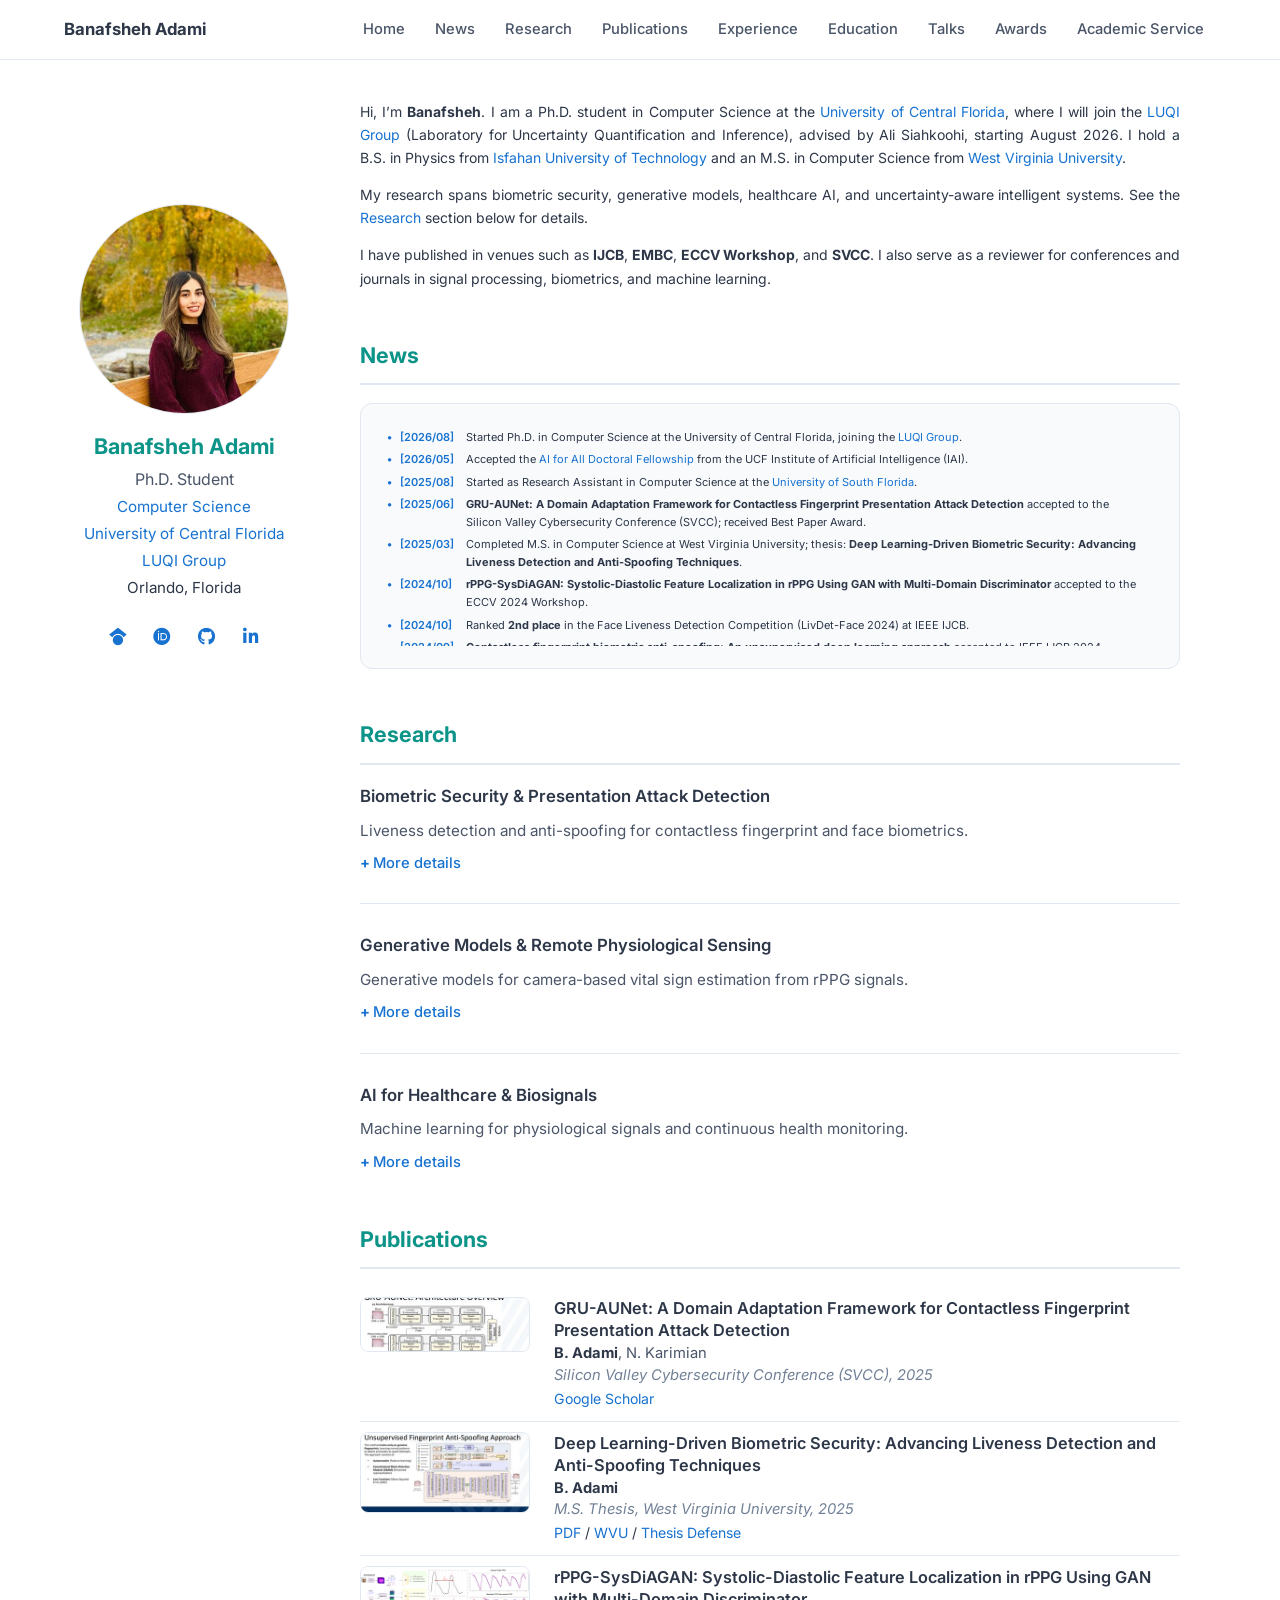
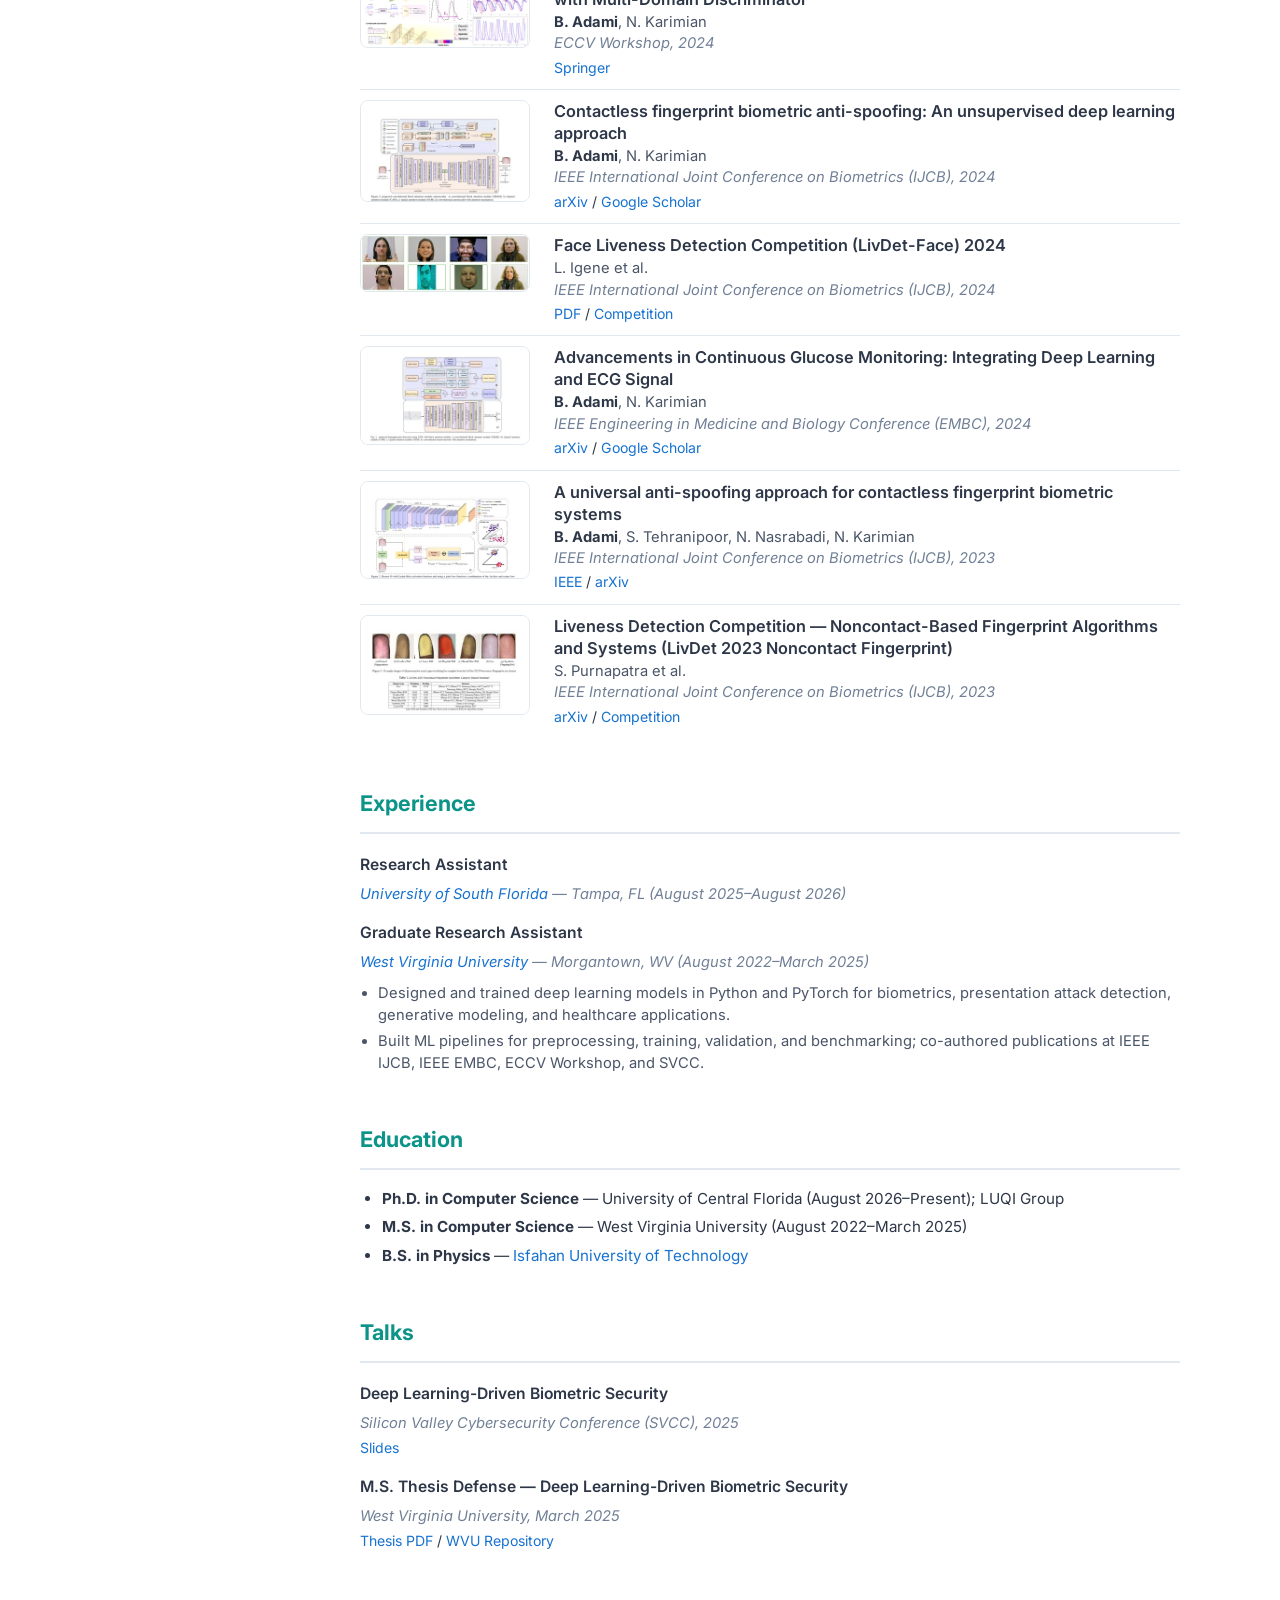
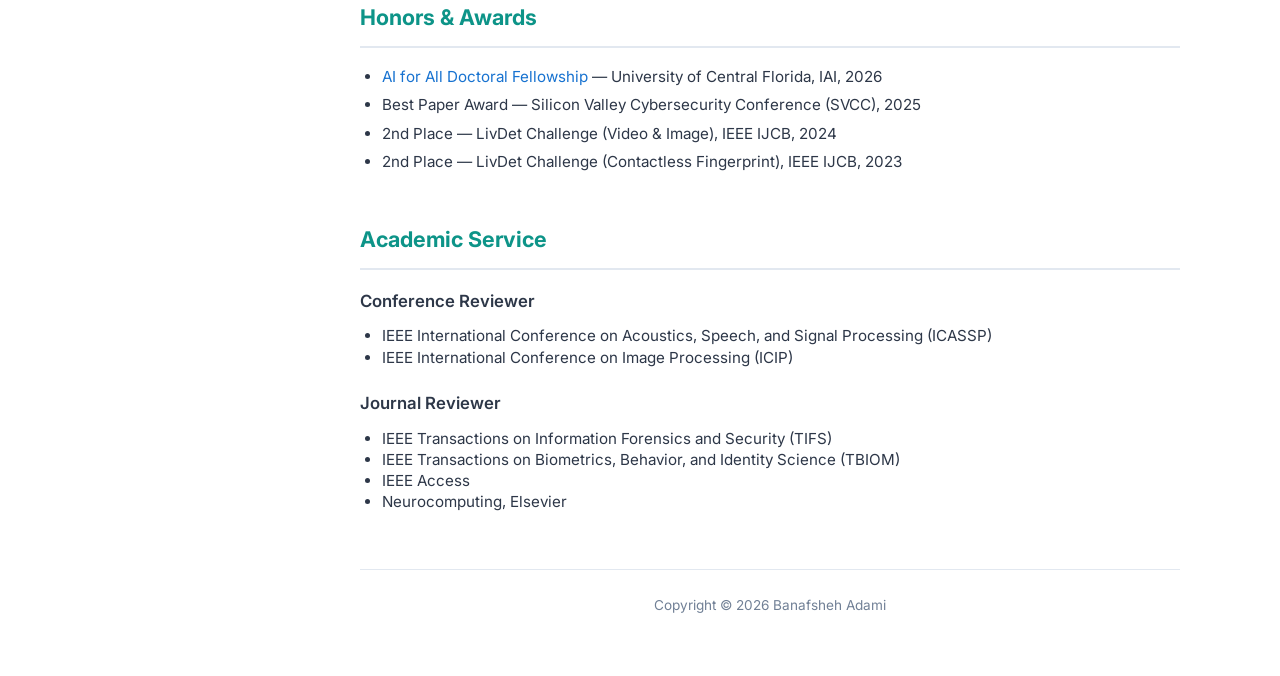
==== commit f0b713da: "update july 14 Co-authored-by: Cursor <cursoragent@cursor.com>" ====
--- a/index.html
+++ b/index.html
@@ -6,7 +6,7 @@
   <title>Banafsheh Adami | PhD Student in Computer Science</title>
   <meta name="description" content="Banafsheh Adami is a PhD student in Computer Science at the University of Central Florida working on machine learning, biometrics, generative models, and healthcare AI." />
   <meta name="author" content="Banafsheh Adami" />
-  <meta name="keywords" content="Banafsheh Adami, Banafsheh, biometrics, machine learning, deep learning, generative models, University of Central Florida, UCF" />
+  <meta name="keywords" content="Banafsheh Adami, biometrics, machine learning, generative models, University of Central Florida, UCF" />
   <meta name="robots" content="index,follow,max-image-preview:large" />
   <link rel="canonical" href="https://banafshehadami.github.io/" />
 
@@ -23,11 +23,10 @@
 
   <link rel="preconnect" href="https://fonts.googleapis.com" />
   <link rel="preconnect" href="https://fonts.gstatic.com" crossorigin />
-  <link
-    href="https://fonts.googleapis.com/css2?family=IBM+Plex+Sans:wght@400;500;600&family=IBM+Plex+Serif:wght@400;500;600&display=swap"
-    rel="stylesheet"
-  />
+  <link href="https://fonts.googleapis.com/css2?family=Inter:wght@400;500;600;700&display=swap" rel="stylesheet" />
+  <link rel="stylesheet" href="https://cdnjs.cloudflare.com/ajax/libs/font-awesome/6.5.2/css/all.min.css" />
   <link rel="stylesheet" href="style.css" />
+
   <script type="application/ld+json">
     {
       "@context": "https://schema.org",
@@ -40,10 +39,16 @@
         "@type": "CollegeOrUniversity",
         "name": "University of Central Florida"
       },
-      "alumniOf": {
-        "@type": "CollegeOrUniversity",
-        "name": "West Virginia University"
-      },
+      "alumniOf": [
+        {
+          "@type": "CollegeOrUniversity",
+          "name": "West Virginia University"
+        },
+        {
+          "@type": "CollegeOrUniversity",
+          "name": "Isfahan University of Technology"
+        }
+      ],
       "sameAs": [
         "https://github.com/banafshehadami",
         "https://scholar.google.com/citations?user=qcURpaYAAAAJ&hl=en",
@@ -54,288 +59,354 @@
   </script>
 </head>
 <body>
-  <div class="container page-layout" id="top">
-    <aside class="profile-sidebar">
-      <img
-        class="profile-photo"
-        src="assets/profile-photo.png?v=3"
-        alt="Banafsheh Adami profile photo"
-      />
-      <p class="sidebar-name">Banafsheh Adami</p>
-      <p class="sidebar-affiliation">
-        Ph.D. Candidate<br />
-        Computer Science<br />
-        <a href="https://www.cs.ucf.edu/" target="_blank" rel="noreferrer">University of Central Florida</a><br />
-        Orlando, Florida
-      </p>
-
-      <div class="sidebar-block">
-        <p class="sidebar-label">Links</p>
-        <ul class="sidebar-links">
-          <li><a href="https://scholar.google.com/citations?user=qcURpaYAAAAJ&hl=en" target="_blank" rel="noreferrer">Google Scholar</a></li>
-          <li><a href="https://orcid.org/my-orcid?orcid=0009-0004-0193-577X" target="_blank" rel="noreferrer">ORCID</a></li>
-          <li><a href="https://github.com/banafshehadami" target="_blank" rel="noreferrer">GitHub</a></li>
-          <li><a href="https://www.linkedin.com/in/banafsheh-adami-5830b61a9/" target="_blank" rel="noreferrer">LinkedIn</a></li>
-        </ul>
-      </div>
-
-      <div class="sidebar-block">
-        <p class="sidebar-label">Interests</p>
-        <p class="sidebar-text">
-          Inverse problems, generative models, LLMs, biometrics, healthcare AI
-        </p>
-      </div>
-
-      <div class="sidebar-block">
-        <p class="sidebar-label">Contents</p>
-        <ul class="sidebar-nav">
-          <li><a href="#about">About</a></li>
-          <li><a href="#news">News</a></li>
-          <li><a href="#publications">Publications</a></li>
-          <li><a href="#education">Education</a></li>
-          <li><a href="#service">Service</a></li>
-          <li><a href="#talks">Talks</a></li>
-          <li><a href="#awards">Awards</a></li>
-        </ul>
-      </div>
+  <header class="site-nav">
+    <div class="nav-inner">
+      <a class="brand" href="#">Banafsheh Adami</a>
+      <button class="nav-toggle" type="button" aria-label="Toggle navigation" aria-expanded="false">
+        <i class="fa-solid fa-bars"></i>
+      </button>
+      <nav class="nav-links" id="nav-links">
+        <a href="#">Home</a>
+        <a href="#news">News</a>
+        <a href="#research">Research</a>
+        <a href="#publications">Publications</a>
+        <a href="#experience">Experience</a>
+        <a href="#education">Education</a>
+        <a href="#talks">Talks</a>
+        <a href="#awards">Awards</a>
+        <a href="#academic-service">Academic Service</a>
+      </nav>
+    </div>
+  </header>
+
+  <div class="layout">
+    <aside class="sidebar">
+      <img class="portrait" src="assets/profile-photo.png?v=3" alt="Portrait of Banafsheh Adami" />
+      <h1>Banafsheh Adami</h1>
+      <p class="role">Ph.D. Student</p>
+      <p class="affiliation"><a href="https://www.cs.ucf.edu/" target="_blank" rel="noreferrer">Computer Science</a></p>
+      <p class="affiliation"><a href="https://www.ucf.edu/" target="_blank" rel="noreferrer">University of Central Florida</a></p>
+      <p class="affiliation"><a href="https://luqigroup.github.io/" target="_blank" rel="noreferrer">LUQI Group</a></p>
+      <p class="affiliation">Orlando, Florida</p>
+      <ul class="profile-links">
+        <li>
+          <a href="https://scholar.google.com/citations?user=qcURpaYAAAAJ&hl=en" target="_blank" rel="noreferrer" title="Google Scholar" aria-label="Google Scholar">
+            <i class="fa-brands fa-google-scholar"></i>
+          </a>
+        </li>
+        <li>
+          <a href="https://orcid.org/my-orcid?orcid=0009-0004-0193-577X" target="_blank" rel="noreferrer" title="ORCID" aria-label="ORCID">
+            <i class="fa-brands fa-orcid"></i>
+          </a>
+        </li>
+        <li>
+          <a href="https://github.com/banafshehadami" target="_blank" rel="noreferrer" title="GitHub" aria-label="GitHub">
+            <i class="fa-brands fa-github"></i>
+          </a>
+        </li>
+        <li>
+          <a href="https://www.linkedin.com/in/banafsheh-adami-5830b61a9/" target="_blank" rel="noreferrer" title="LinkedIn" aria-label="LinkedIn">
+            <i class="fa-brands fa-linkedin-in"></i>
+          </a>
+        </li>
+      </ul>
     </aside>
 
     <main class="content">
-      <section class="section" id="about">
-        <h2>About</h2>
+      <section class="bio" id="about">
         <p>
-          I am a Ph.D. candidate in Computer Science at the
-          <a href="https://www.cs.ucf.edu/" target="_blank" rel="noreferrer">University of Central Florida</a>.
-          My research develops machine learning and computer vision methods for secure biometrics,
-          healthcare AI, and trustworthy intelligent systems.
+          Hi, I&rsquo;m <b>Banafsheh</b>. I am a Ph.D. student in Computer Science at the
+          <a href="https://www.cs.ucf.edu/" target="_blank" rel="noreferrer">University of Central Florida</a>,
+          where I will join the <a href="https://luqigroup.github.io/" target="_blank" rel="noreferrer">LUQI Group</a>
+          (Laboratory for Uncertainty Quantification and Inference), advised by Ali Siahkoohi, starting August 2026.
+          I hold a B.S. in Physics from
+          <a href="https://english.iut.ac.ir/" target="_blank" rel="noreferrer">Isfahan University of Technology</a>
+          and an M.S. in Computer Science from
+          <a href="https://www.wvu.edu/" target="_blank" rel="noreferrer">West Virginia University</a>.
         </p>
         <p>
-          I am broadly interested in inverse problem formulations and their applications in biomedical
-          and biometric sensing, including remote physiological signal reconstruction from video.
-          I also work on generative models—from diffusion and GAN-based methods to large language models (LLMs)—
-          for representation learning, signal recovery, and presentation attack detection.
+          My research spans biometric security, generative models, healthcare AI, and
+          uncertainty-aware intelligent systems. See the <a href="#research">Research</a> section below for details.
         </p>
         <p>
-          I serve as a reviewer for conferences and journals in signal processing, biometrics, and machine learning.
+          I have published in venues such as <b>IJCB</b>, <b>EMBC</b>, <b>ECCV Workshop</b>, and
+          <b>SVCC</b>. I also serve as a reviewer for conferences and journals in signal processing,
+          biometrics, and machine learning.
         </p>
       </section>
 
-      <section class="section" id="news">
+      <section id="news">
         <h2>News</h2>
-        <ul class="news-list">
-          <li>
-            <span class="news-date">August 2026</span>
-            <span>Starting Ph.D. in Computer Science at the University of Central Florida.</span>
-          </li>
-          <li>
-            <span class="news-date">2026</span>
-            <span>Accepted the <a href="https://ai.ucf.edu/ucf-institute-of-artificial-intelligence-ai-for-all-doctoral-fellowships/" target="_blank" rel="noreferrer">AI for All Doctoral Fellowship</a> from the University of Central Florida Institute of Artificial Intelligence (IAI).</span>
-          </li>
-          <li>
-            <span class="news-date">June 2025</span>
-            <span><em>GRU-AUNet</em> accepted to SVCC 2025.</span>
-          </li>
-          <li>
-            <span class="news-date">May 2025</span>
-            <span>Best Paper Award, SVCC 2025.</span>
-          </li>
-          <li>
-            <span class="news-date">March 2025</span>
-            <span>Completed M.S. in Computer Science at West Virginia University.</span>
-          </li>
-          <li>
-            <span class="news-date">2025</span>
-            <span><em>rECG</em> accepted to IEEE IJCB 2025.</span>
-          </li>
+        <div class="news-card">
+          <ul class="news-list">
+            <li><span class="news-date">[2026/08]</span><span>Started Ph.D. in Computer Science at the University of Central Florida, joining the <a href="https://luqigroup.github.io/" target="_blank" rel="noreferrer">LUQI Group</a>.</span></li>
+            <li><span class="news-date">[2026/05]</span><span>Accepted the <a href="https://ai.ucf.edu/ucf-institute-of-artificial-intelligence-ai-for-all-doctoral-fellowships/" target="_blank" rel="noreferrer">AI for All Doctoral Fellowship</a> from the UCF Institute of Artificial Intelligence (IAI).</span></li>
+            <li><span class="news-date">[2025/08]</span><span>Started as Research Assistant in Computer Science at the <a href="https://www.usf.edu/" target="_blank" rel="noreferrer">University of South Florida</a>.</span></li>
+            <li><span class="news-date">[2025/06]</span><span><b>GRU-AUNet: A Domain Adaptation Framework for Contactless Fingerprint Presentation Attack Detection</b> accepted to the Silicon Valley Cybersecurity Conference (SVCC); received Best Paper Award.</span></li>
+            <li><span class="news-date">[2025/03]</span><span>Completed M.S. in Computer Science at West Virginia University; thesis: <b>Deep Learning-Driven Biometric Security: Advancing Liveness Detection and Anti-Spoofing Techniques</b>.</span></li>
+            <li><span class="news-date">[2024/10]</span><span><b>rPPG-SysDiAGAN: Systolic-Diastolic Feature Localization in rPPG Using GAN with Multi-Domain Discriminator</b> accepted to the ECCV 2024 Workshop.</span></li>
+            <li><span class="news-date">[2024/10]</span><span>Ranked <b>2nd place</b> in the Face Liveness Detection Competition (LivDet-Face 2024) at IEEE IJCB.</span></li>
+            <li><span class="news-date">[2024/09]</span><span><b>Contactless fingerprint biometric anti-spoofing: An unsupervised deep learning approach</b> accepted to IEEE IJCB 2024.</span></li>
+            <li><span class="news-date">[2024/07]</span><span><b>Advancements in Continuous Glucose Monitoring: Integrating Deep Learning and ECG Signal</b> accepted to IEEE EMBC 2024.</span></li>
+            <li><span class="news-date">[2023/09]</span><span>Ranked <b>2nd place</b> in the LivDet 2023 Noncontact Fingerprint Competition at IEEE IJCB.</span></li>
+            <li><span class="news-date">[2023/09]</span><span><b>A universal anti-spoofing approach for contactless fingerprint biometric systems</b> accepted to IEEE IJCB 2023.</span></li>
+          </ul>
+        </div>
+      </section>
+
+      <section id="research">
+        <h2>Research</h2>
+
+        <div class="research-item">
+          <h3>Biometric Security &amp; Presentation Attack Detection</h3>
+          <p class="research-summary">
+            Liveness detection and anti-spoofing for contactless fingerprint and face biometrics.
+          </p>
+          <details class="research-details">
+            <summary>More details</summary>
+            <p class="research-body">
+              I develop robust methods for presentation attack detection (PAD) and liveness detection in
+              contactless biometric systems, with emphasis on generalization to unseen attacks and domain
+              shifts. My work includes <a href="#pub-gru-aunet">GRU-AUNet</a>, a domain-adaptation framework
+              for contactless fingerprint presentation attack detection, as well as
+              <a href="#pub-universal-anti-spoofing">a universal anti-spoofing approach</a> and an
+              <a href="#pub-contactless-anti-spoofing">unsupervised deep learning method</a> for contactless
+              fingerprint biometric systems. I have also built competition-grade liveness detectors that
+              ranked <b>2nd</b> in the <a href="#pub-livdet-2023">LivDet 2023 Noncontact Fingerprint</a>
+              and <a href="#pub-livdet-face-2024">LivDet-Face 2024</a> challenges at IEEE IJCB. This line
+              of work is further developed in my M.S. thesis,
+              <a href="#pub-thesis">Deep Learning-Driven Biometric Security</a>.
+            </p>
+          </details>
+        </div>
+
+        <div class="research-item">
+          <h3>Generative Models &amp; Remote Physiological Sensing</h3>
+          <p class="research-summary">
+            Generative models for camera-based vital sign estimation from rPPG signals.
+          </p>
+          <details class="research-details">
+            <summary>More details</summary>
+            <p class="research-body">
+              I apply deep generative models to camera-based vital sign estimation and cardiovascular
+              feature analysis from remote photoplethysmography (rPPG) signals. In
+              <a href="#pub-rppg-sysdiagan">rPPG-SysDiAGAN</a>, I proposed a GAN with a multi-domain
+              discriminator to localize systolic and diastolic features in rPPG waveforms, improving both
+              interpretability and accuracy in contactless vital sign monitoring from video.
+            </p>
+          </details>
+        </div>
+
+        <div class="research-item">
+          <h3>AI for Healthcare &amp; Biosignals</h3>
+          <p class="research-summary">
+            Machine learning for physiological signals and continuous health monitoring.
+          </p>
+          <details class="research-details">
+            <summary>More details</summary>
+            <p class="research-body">
+              I integrate machine learning with physiological signals for continuous health monitoring
+              and clinical applications. In
+              <a href="#pub-cgm-embc">Advancements in Continuous Glucose Monitoring: Integrating Deep Learning and ECG Signal</a>,
+              I study how ECG-based deep learning combined with CGM data can enable non-invasive,
+              multimodal approaches to diabetes management and physiological monitoring.
+            </p>
+          </details>
+        </div>
+      </section>
+
+      <section id="publications">
+        <h2>Publications</h2>
+
+        <div class="pub-entry" id="pub-gru-aunet">
+          <div class="pub-thumb">
+            <img src="assets/papers/gru-aunet-svcc-2025.jpg" alt="GRU-AUNet overview" loading="lazy" />
+          </div>
+          <div class="pub-info">
+            <a class="pub-title" href="https://scholar.google.com/scholar?q=GRU-AUNet+A+Domain+Adaptation+Framework+for+Contactless+Fingerprint+Presentation+Attack+Detection" target="_blank" rel="noreferrer">GRU-AUNet: A Domain Adaptation Framework for Contactless Fingerprint Presentation Attack Detection</a>
+            <div class="pub-authors"><b>B. Adami</b>, N. Karimian</div>
+            <div class="pub-venue">Silicon Valley Cybersecurity Conference (SVCC), 2025</div>
+            <div class="pub-links"><a href="https://scholar.google.com/scholar?q=GRU-AUNet+A+Domain+Adaptation+Framework+for+Contactless+Fingerprint+Presentation+Attack+Detection" target="_blank" rel="noreferrer">Google Scholar</a></div>
+          </div>
+        </div>
+
+        <div class="pub-entry" id="pub-thesis">
+          <div class="pub-thumb">
+            <img src="assets/papers/thesis-ms-2025.jpg" alt="Thesis overview" loading="lazy" />
+          </div>
+          <div class="pub-info">
+            <a class="pub-title" href="assets/Banafsheh-master-thesis.pdf" target="_blank" rel="noreferrer">Deep Learning-Driven Biometric Security: Advancing Liveness Detection and Anti-Spoofing Techniques</a>
+            <div class="pub-authors"><b>B. Adami</b></div>
+            <div class="pub-venue">M.S. Thesis, West Virginia University, 2025</div>
+            <div class="pub-links">
+              <a href="assets/Banafsheh-master-thesis.pdf" target="_blank" rel="noreferrer">PDF</a> /
+              <a href="https://researchrepository.wvu.edu/etd/12749/" target="_blank" rel="noreferrer">WVU</a> /
+              <a href="#talks">Thesis Defense</a>
+            </div>
+          </div>
+        </div>
+
+        <div class="pub-entry" id="pub-rppg-sysdiagan">
+          <div class="pub-thumb">
+            <img src="assets/papers/rppg-sysdiagan-eccv-2024.png" alt="rPPG-SysDiAGAN overview" loading="lazy" />
+          </div>
+          <div class="pub-info">
+            <a class="pub-title" href="https://link.springer.com/chapter/10.1007/978-3-031-91581-9_14" target="_blank" rel="noreferrer">rPPG-SysDiAGAN: Systolic-Diastolic Feature Localization in rPPG Using GAN with Multi-Domain Discriminator</a>
+            <div class="pub-authors"><b>B. Adami</b>, N. Karimian</div>
+            <div class="pub-venue">ECCV Workshop, 2024</div>
+            <div class="pub-links"><a href="https://link.springer.com/chapter/10.1007/978-3-031-91581-9_14" target="_blank" rel="noreferrer">Springer</a></div>
+          </div>
+        </div>
+
+        <div class="pub-entry" id="pub-contactless-anti-spoofing">
+          <div class="pub-thumb">
+            <img src="assets/papers/contactless-anti-spoofing-ijcb-2024.jpg" alt="Contactless anti-spoofing overview" loading="lazy" />
+          </div>
+          <div class="pub-info">
+            <a class="pub-title" href="https://arxiv.org/abs/2311.04148" target="_blank" rel="noreferrer">Contactless fingerprint biometric anti-spoofing: An unsupervised deep learning approach</a>
+            <div class="pub-authors"><b>B. Adami</b>, N. Karimian</div>
+            <div class="pub-venue">IEEE International Joint Conference on Biometrics (IJCB), 2024</div>
+            <div class="pub-links">
+              <a href="https://arxiv.org/abs/2311.04148" target="_blank" rel="noreferrer">arXiv</a> /
+              <a href="https://scholar.google.com/scholar?q=Contactless+fingerprint+biometric+anti-spoofing%3A+An+unsupervised+deep+learning+approach" target="_blank" rel="noreferrer">Google Scholar</a>
+            </div>
+          </div>
+        </div>
+
+        <div class="pub-entry" id="pub-livdet-face-2024">
+          <div class="pub-thumb">
+            <img src="assets/papers/livdet-face-ijcb-2024.jpg" alt="LivDet-Face 2024 overview" loading="lazy" />
+          </div>
+          <div class="pub-info">
+            <a class="pub-title" href="https://publications.idiap.ch/attachments/papers/2024/Igene_IJCB_2024.pdf" target="_blank" rel="noreferrer">Face Liveness Detection Competition (LivDet-Face) 2024</a>
+            <div class="pub-authors">L. Igene et al.</div>
+            <div class="pub-venue">IEEE International Joint Conference on Biometrics (IJCB), 2024</div>
+            <div class="pub-links">
+              <a href="https://publications.idiap.ch/attachments/papers/2024/Igene_IJCB_2024.pdf" target="_blank" rel="noreferrer">PDF</a> /
+              <a href="https://face2024.livdet.org/" target="_blank" rel="noreferrer">Competition</a>
+            </div>
+          </div>
+        </div>
+
+        <div class="pub-entry" id="pub-cgm-embc">
+          <div class="pub-thumb">
+            <img src="assets/papers/cgm-embc-2024.jpg" alt="CGM EMBC overview" loading="lazy" />
+          </div>
+          <div class="pub-info">
+            <a class="pub-title" href="https://arxiv.org/html/2403.07296v1" target="_blank" rel="noreferrer">Advancements in Continuous Glucose Monitoring: Integrating Deep Learning and ECG Signal</a>
+            <div class="pub-authors"><b>B. Adami</b>, N. Karimian</div>
+            <div class="pub-venue">IEEE Engineering in Medicine and Biology Conference (EMBC), 2024</div>
+            <div class="pub-links">
+              <a href="https://arxiv.org/html/2403.07296v1" target="_blank" rel="noreferrer">arXiv</a> /
+              <a href="https://scholar.google.com/scholar?q=Advancements+in+Continuous+Glucose+Monitoring%3A+Integrating+Deep+Learning+and+ECG+Signal" target="_blank" rel="noreferrer">Google Scholar</a>
+            </div>
+          </div>
+        </div>
+
+        <div class="pub-entry" id="pub-universal-anti-spoofing">
+          <div class="pub-thumb">
+            <img src="assets/papers/universal-anti-spoofing-ijcb-2023.jpg" alt="Universal anti-spoofing overview" loading="lazy" />
+          </div>
+          <div class="pub-info">
+            <a class="pub-title" href="https://arxiv.org/abs/2310.15044" target="_blank" rel="noreferrer">A universal anti-spoofing approach for contactless fingerprint biometric systems</a>
+            <div class="pub-authors"><b>B. Adami</b>, S. Tehranipoor, N. Nasrabadi, N. Karimian</div>
+            <div class="pub-venue">IEEE International Joint Conference on Biometrics (IJCB), 2023</div>
+            <div class="pub-links">
+              <a href="https://ieeexplore.ieee.org/document/10448939/" target="_blank" rel="noreferrer">IEEE</a> /
+              <a href="https://arxiv.org/abs/2310.15044" target="_blank" rel="noreferrer">arXiv</a>
+            </div>
+          </div>
+        </div>
+
+        <div class="pub-entry" id="pub-livdet-2023">
+          <div class="pub-thumb">
+            <img src="assets/papers/livdet-noncontact-ijcb-2023.jpg" alt="LivDet 2023 overview" loading="lazy" />
+          </div>
+          <div class="pub-info">
+            <a class="pub-title" href="https://arxiv.org/abs/2310.00659" target="_blank" rel="noreferrer">Liveness Detection Competition — Noncontact-Based Fingerprint Algorithms and Systems (LivDet 2023 Noncontact Fingerprint)</a>
+            <div class="pub-authors">S. Purnapatra et al.</div>
+            <div class="pub-venue">IEEE International Joint Conference on Biometrics (IJCB), 2023</div>
+            <div class="pub-links">
+              <a href="https://arxiv.org/abs/2310.00659" target="_blank" rel="noreferrer">arXiv</a> /
+              <a href="https://noncontactfingerprint2023.livdet.org/" target="_blank" rel="noreferrer">Competition</a>
+            </div>
+          </div>
+        </div>
+      </section>
+
+      <section id="experience">
+        <h2>Experience</h2>
+        <div class="talk-item">
+          <h3>Research Assistant</h3>
+          <p><a href="https://www.usf.edu/" target="_blank" rel="noreferrer">University of South Florida</a> — Tampa, FL (August 2025–August 2026)</p>
+        </div>
+        <div class="talk-item">
+          <h3>Graduate Research Assistant</h3>
+          <p><a href="https://www.wvu.edu/" target="_blank" rel="noreferrer">West Virginia University</a> — Morgantown, WV (August 2022–March 2025)</p>
+          <ul class="simple-list experience-bullets">
+            <li>Designed and trained deep learning models in Python and PyTorch for biometrics, presentation attack detection, generative modeling, and healthcare applications.</li>
+            <li>Built ML pipelines for preprocessing, training, validation, and benchmarking; co-authored publications at IEEE IJCB, IEEE EMBC, ECCV Workshop, and SVCC.</li>
+          </ul>
+        </div>
+      </section>
+
+      <section id="education">
+        <h2>Education</h2>
+        <ul class="simple-list">
+          <li><b>Ph.D. in Computer Science</b> — University of Central Florida (August 2026–Present); LUQI Group</li>
+          <li><b>M.S. in Computer Science</b> — West Virginia University (August 2022–March 2025)</li>
+          <li><b>B.S. in Physics</b> — <a href="https://english.iut.ac.ir/" target="_blank" rel="noreferrer">Isfahan University of Technology</a></li>
         </ul>
       </section>
 
-      <section class="section" id="publications">
-        <h2>Publications</h2>
-
-        <div class="pub-group">
-          <h3 class="pub-group-year">2025</h3>
-          <ol class="pub-list">
-            <li class="pub-item">
-              <p class="pub-citation">
-                B. Adami, N. Karimian, J. Dawson.
-                <em>rECG: A Guided Diffusion Framework for Remote Electrocardiography Reconstruction from Facial Video.</em>
-                <span class="pub-venue">In Proc. IEEE International Joint Conference on Biometrics (IJCB).</span>
-              </p>
-              <p class="pub-links">
-                <a href="https://scholar.google.com/scholar?q=rECG%3A+A+Guided+Diffusion+Framework+for+Remote+Electrocardiography+Reconstruction+from+Facial+Video" target="_blank" rel="noreferrer">[Scholar]</a>
-              </p>
-            </li>
-            <li class="pub-item">
-              <p class="pub-citation">
-                B. Adami, N. Karimian.
-                <em>GRU-AUNet: A Domain Adaptation Framework for Contactless Fingerprint Presentation Attack Detection.</em>
-                <span class="pub-venue">In Proc. Silicon Valley Cybersecurity Conference (SVCC).</span>
-              </p>
-              <p class="pub-links">
-                <a href="https://scholar.google.com/scholar?q=GRU-AUNet+A+Domain+Adaptation+Framework+for+Contactless+Fingerprint+Presentation+Attack+Detection" target="_blank" rel="noreferrer">[Scholar]</a>
-              </p>
-            </li>
-            <li class="pub-item">
-              <p class="pub-citation">
-                B. Adami.
-                <em>Deep Learning-Driven Biometric Security.</em>
-                <span class="pub-venue">M.S. Thesis, West Virginia University.</span>
-              </p>
-              <p class="pub-links">
-                <a href="assets/Banafsheh-master-thesis.pdf" target="_blank" rel="noreferrer">[PDF]</a>
-                <a href="https://researchrepository.wvu.edu/etd/12749/" target="_blank" rel="noreferrer">[WVU]</a>
-              </p>
-            </li>
-          </ol>
-        </div>
-
-        <div class="pub-group">
-          <h3 class="pub-group-year">2024</h3>
-          <ol class="pub-list">
-            <li class="pub-item">
-              <p class="pub-citation">
-                B. Adami, N. Karimian.
-                <em>rPPG-SysDiAGAN: Systolic-Diastolic Feature Localization in rPPG Using GAN with Multi-Domain Discriminator.</em>
-                <span class="pub-venue">In Proc. ECCV Workshop.</span>
-              </p>
-              <p class="pub-links">
-                <a href="https://link.springer.com/chapter/10.1007/978-3-031-91581-9_14" target="_blank" rel="noreferrer">[Springer]</a>
-              </p>
-            </li>
-            <li class="pub-item">
-              <p class="pub-citation">
-                B. Adami, M. R. Hosseinzadehketilateh, N. Karimian.
-                <em>Contactless fingerprint biometric anti-spoofing: An unsupervised deep learning approach.</em>
-                <span class="pub-venue">In Proc. IEEE International Joint Conference on Biometrics (IJCB).</span>
-              </p>
-              <p class="pub-links">
-                <a href="https://arxiv.org/abs/2311.04148" target="_blank" rel="noreferrer">[arXiv]</a>
-                <a href="https://scholar.google.com/scholar?q=Contactless+fingerprint+biometric+anti-spoofing%3A+An+unsupervised+deep+learning+approach" target="_blank" rel="noreferrer">[Scholar]</a>
-              </p>
-            </li>
-            <li class="pub-item">
-              <p class="pub-citation">
-                L. Igene et al.
-                <em>Face Liveness Detection Competition (LivDet-Face) 2024.</em>
-                <span class="pub-venue">In Proc. IEEE International Joint Conference on Biometrics (IJCB).</span>
-              </p>
-              <p class="pub-links">
-                <a href="https://publications.idiap.ch/attachments/papers/2024/Igene_IJCB_2024.pdf" target="_blank" rel="noreferrer">[PDF]</a>
-                <a href="https://face2024.livdet.org/" target="_blank" rel="noreferrer">[Competition]</a>
-              </p>
-            </li>
-            <li class="pub-item">
-              <p class="pub-citation">
-                B. Adami, N. Karimian.
-                <em>Advancements in Continuous Glucose Monitoring: Integrating Deep Learning and ECG Signal.</em>
-                <span class="pub-venue">In Proc. IEEE Engineering in Medicine and Biology Conference (EMBC).</span>
-              </p>
-              <p class="pub-links">
-                <a href="https://arxiv.org/html/2403.07296v1" target="_blank" rel="noreferrer">[arXiv]</a>
-                <a href="https://scholar.google.com/scholar?q=Advancements+in+Continuous+Glucose+Monitoring%3A+Integrating+Deep+Learning+and+ECG+Signal" target="_blank" rel="noreferrer">[Scholar]</a>
-              </p>
-            </li>
-          </ol>
-        </div>
-
-        <div class="pub-group">
-          <h3 class="pub-group-year">2023</h3>
-          <ol class="pub-list">
-            <li class="pub-item">
-              <p class="pub-citation">
-                B. Adami, S. Tehranipoor, N. Nasrabadi, N. Karimian.
-                <em>A universal anti-spoofing approach for contactless fingerprint biometric systems.</em>
-                <span class="pub-venue">In Proc. IEEE International Joint Conference on Biometrics (IJCB).</span>
-              </p>
-              <p class="pub-links">
-                <a href="https://ieeexplore.ieee.org/document/10448939/" target="_blank" rel="noreferrer">[IEEE]</a>
-                <a href="https://arxiv.org/abs/2310.15044" target="_blank" rel="noreferrer">[arXiv]</a>
-              </p>
-            </li>
-            <li class="pub-item">
-              <p class="pub-citation">
-                S. Purnapatra et al.
-                <em>Liveness Detection Competition — Noncontact-Based Fingerprint Algorithms and Systems (LivDet 2023 Noncontact Fingerprint).</em>
-                <span class="pub-venue">In Proc. IEEE International Joint Conference on Biometrics (IJCB).</span>
-              </p>
-              <p class="pub-links">
-                <a href="https://arxiv.org/abs/2310.00659" target="_blank" rel="noreferrer">[arXiv]</a>
-                <a href="https://noncontactfingerprint2023.livdet.org/" target="_blank" rel="noreferrer">[Competition]</a>
-              </p>
-            </li>
-          </ol>
-        </div>
-      </section>
-
-      <section class="section" id="education">
-        <h2>Education</h2>
-        <ul class="entry-list">
-          <li>
-            <div class="entry-title">Ph.D. in Computer Science</div>
-            <div class="entry-meta">University of Central Florida · August 2026–Present</div>
-          </li>
-          <li>
-            <div class="entry-title">M.S. in Computer Science</div>
-            <div class="entry-meta">West Virginia University · 2025</div>
-          </li>
+      <section id="talks">
+        <h2>Talks</h2>
+        <div class="talk-item">
+          <h3>Deep Learning-Driven Biometric Security</h3>
+          <p>Silicon Valley Cybersecurity Conference (SVCC), 2025</p>
+          <div class="pub-links"><a href="assets/SVCC-Banafsheh-Adami.pdf" target="_blank" rel="noreferrer">Slides</a></div>
+        </div>
+        <div class="talk-item">
+          <h3>M.S. Thesis Defense — Deep Learning-Driven Biometric Security</h3>
+          <p>West Virginia University, March 2025</p>
+          <div class="pub-links">
+            <a href="assets/Banafsheh-master-thesis.pdf" target="_blank" rel="noreferrer">Thesis PDF</a> /
+            <a href="https://researchrepository.wvu.edu/etd/12749/" target="_blank" rel="noreferrer">WVU Repository</a>
+          </div>
+        </div>
+      </section>
+
+      <section id="awards">
+        <h2>Honors &amp; Awards</h2>
+        <ul class="simple-list">
+          <li><a href="https://ai.ucf.edu/ucf-institute-of-artificial-intelligence-ai-for-all-doctoral-fellowships/" target="_blank" rel="noreferrer">AI for All Doctoral Fellowship</a> — University of Central Florida, IAI, 2026</li>
+          <li>Best Paper Award — Silicon Valley Cybersecurity Conference (SVCC), 2025</li>
+          <li>2nd Place — LivDet Challenge (Video &amp; Image), IEEE IJCB, 2024</li>
+          <li>2nd Place — LivDet Challenge (Contactless Fingerprint), IEEE IJCB, 2023</li>
         </ul>
       </section>
 
-      <section class="section" id="service">
+      <section class="service" id="academic-service">
         <h2>Academic Service</h2>
-        <ul class="entry-list">
-          <li>
-            <div class="entry-title">Conference Reviewer</div>
-            <div class="entry-meta">ICASSP · ICIP</div>
-          </li>
-          <li>
-            <div class="entry-title">Journal Reviewer</div>
-            <div class="entry-meta">IEEE TIFS · IEEE TBIOM · IEEE Access · Neurocomputing</div>
-          </li>
+        <h3>Conference Reviewer</h3>
+        <ul>
+          <li>IEEE International Conference on Acoustics, Speech, and Signal Processing (ICASSP)</li>
+          <li>IEEE International Conference on Image Processing (ICIP)</li>
         </ul>
-      </section>
-
-      <section class="section" id="talks">
-        <h2>Selected Talks</h2>
-        <ul class="entry-list">
-          <li>
-            <div class="entry-title">Deep Learning-Driven Biometric Security</div>
-            <div class="entry-meta">Silicon Valley Cybersecurity Conference (SVCC)</div>
-            <a href="assets/SVCC-Banafsheh-Adami.pdf" target="_blank" rel="noreferrer">[Slides]</a>
-          </li>
+        <h3>Journal Reviewer</h3>
+        <ul>
+          <li>IEEE Transactions on Information Forensics and Security (TIFS)</li>
+          <li>IEEE Transactions on Biometrics, Behavior, and Identity Science (TBIOM)</li>
+          <li>IEEE Access</li>
+          <li>Neurocomputing, Elsevier</li>
         </ul>
       </section>
 
-      <section class="section" id="awards">
-        <h2>Honors &amp; Awards</h2>
-        <ul class="entry-list">
-          <li>
-            <div class="entry-title"><a href="https://ai.ucf.edu/ucf-institute-of-artificial-intelligence-ai-for-all-doctoral-fellowships/" target="_blank" rel="noreferrer">AI for All Doctoral Fellowship</a></div>
-            <div class="entry-meta">University of Central Florida, Institute of Artificial Intelligence (IAI), 2026</div>
-          </li>
-          <li>
-            <div class="entry-title">Best Paper Award</div>
-            <div class="entry-meta">Silicon Valley Cybersecurity Conference (SVCC), 2025</div>
-          </li>
-          <li>
-            <div class="entry-title">2nd Place — LivDet Challenge (Video &amp; Image)</div>
-            <div class="entry-meta">IEEE IJCB, 2024</div>
-          </li>
-          <li>
-            <div class="entry-title">2nd Place — LivDet Challenge (Contactless Fingerprint)</div>
-            <div class="entry-meta">IEEE IJCB, 2023</div>
-          </li>
-        </ul>
-      </section>
+      <footer class="site-footer">
+        <p>Copyright &copy; <span id="year"></span> Banafsheh Adami</p>
+      </footer>
     </main>
   </div>
-
-  <footer class="site-footer">
-    <div class="container">
-      <p>© <span id="year"></span> Banafsheh Adami · Last updated June 2026</p>
-    </div>
-  </footer>
 
   <script src="script.js"></script>
 </body>
--- a/style.css
+++ b/style.css
@@ -1,11 +1,15 @@
 :root {
+  --accent: #1772d0;
+  --accent-dark: #115a9e;
+  --heading: #0d9488;
+  --text: #2d3748;
+  --text-light: #4a5568;
+  --muted: #718096;
+  --border: #e2e8f0;
+  --card-bg: #f8fafc;
   --bg: #ffffff;
-  --text: #111111;
-  --muted: #616161;
-  --link: #0a4d8c;
-  --link-hover: #073763;
-  --border: #e5e5e5;
-  --sidebar-width: 12rem;
+  --nav-height: 60px;
+  --max-width: 1200px;
 }
 
 * {
@@ -14,297 +18,465 @@
 
 html {
   scroll-behavior: smooth;
-  scroll-padding-top: 2rem;
 }
 
 body {
   margin: 0;
-  font-family: "IBM Plex Sans", "Helvetica Neue", Arial, sans-serif;
-  font-size: 15px;
-  line-height: 1.72;
+  background: var(--bg);
   color: var(--text);
-  background: var(--bg);
+  font-family: "Inter", -apple-system, BlinkMacSystemFont, "Segoe UI", Roboto, Helvetica, Arial, sans-serif;
+  font-size: 14.5px;
+  line-height: 1.65;
   -webkit-font-smoothing: antialiased;
-  -moz-osx-font-smoothing: grayscale;
 }
 
 a {
-  color: var(--link);
+  color: var(--accent);
   text-decoration: none;
 }
 
 a:hover {
-  color: var(--link-hover);
+  color: var(--accent-dark);
   text-decoration: underline;
-  text-underline-offset: 2px;
-}
-
-.container {
-  width: min(860px, 91%);
+}
+
+p {
+  margin: 0 0 1em;
+}
+
+/* Top navigation */
+
+.site-nav {
+  position: fixed;
+  top: 0;
+  left: 0;
+  right: 0;
+  height: var(--nav-height);
+  background: rgba(255, 255, 255, 0.97);
+  border-bottom: 1px solid var(--border);
+  z-index: 1000;
+}
+
+.nav-inner {
+  max-width: var(--max-width);
+  height: 100%;
   margin: 0 auto;
-}
-
-.page-layout {
+  padding: 0 24px;
+  display: flex;
+  align-items: center;
+  justify-content: space-between;
+}
+
+.brand {
+  font-weight: 700;
+  font-size: 1.05rem;
+  color: var(--text);
+}
+
+.brand:hover {
+  color: var(--accent);
+  text-decoration: none;
+}
+
+.nav-links {
+  display: flex;
+  gap: 6px;
+}
+
+.nav-links a {
+  padding: 8px 12px;
+  font-size: 0.92rem;
+  font-weight: 500;
+  color: var(--text-light);
+  border-radius: 6px;
+}
+
+.nav-links a:hover {
+  color: var(--accent);
+  background: var(--card-bg);
+  text-decoration: none;
+}
+
+.nav-toggle {
+  display: none;
+  background: none;
+  border: none;
+  font-size: 1.3rem;
+  color: var(--text);
+  cursor: pointer;
+  padding: 6px 10px;
+}
+
+/* Layout */
+
+.layout {
+  max-width: var(--max-width);
+  margin: 0 auto;
+  padding: calc(var(--nav-height) + 40px) 24px 60px;
   display: grid;
-  grid-template-columns: var(--sidebar-width) 1fr;
-  gap: 3rem;
-  padding: 2.75rem 0 3.25rem;
+  grid-template-columns: 240px minmax(0, 1fr);
+  gap: 56px;
   align-items: start;
 }
 
 /* Sidebar */
 
-.profile-sidebar {
+.sidebar {
   position: sticky;
-  top: 2rem;
-  padding-right: 2rem;
-  border-right: 1px solid var(--border);
-}
-
-.profile-photo {
-  width: 100%;
-  aspect-ratio: 4 / 5;
+  top: var(--nav-height);
+  height: calc(100vh - var(--nav-height));
+  display: flex;
+  flex-direction: column;
+  justify-content: center;
+  text-align: center;
+  margin-top: -40px;
+  padding-bottom: 100px;
+}
+
+.sidebar .portrait {
+  width: 210px;
+  height: 210px;
+  border-radius: 50%;
   object-fit: cover;
   object-position: center 18%;
-  display: block;
-  margin-bottom: 1.1rem;
+  margin: 0 auto 18px;
   border: 1px solid var(--border);
 }
 
-.sidebar-name {
-  margin: 0 0 0.45rem;
-  font-family: "IBM Plex Serif", Georgia, serif;
-  font-size: 1.15rem;
+.sidebar h1 {
+  margin: 0 0 6px;
+  color: var(--heading);
+  font-size: 1.35rem;
+  font-weight: 700;
+  line-height: 1.3;
+}
+
+.sidebar .role {
+  margin: 0 0 2px;
+  font-size: 1rem;
+  color: var(--text-light);
+}
+
+.sidebar .affiliation {
+  margin: 0 0 2px;
+  font-size: 0.95rem;
+}
+
+.profile-links {
+  display: flex;
+  justify-content: center;
+  gap: 4px;
+  margin: 14px 0 0;
+  padding: 0;
+  list-style: none;
+}
+
+.profile-links a {
+  display: inline-flex;
+  align-items: center;
+  justify-content: center;
+  width: 40px;
+  height: 40px;
+  border-radius: 50%;
+  font-size: 1.1rem;
+  color: var(--accent);
+  transition: background 0.15s ease, color 0.15s ease;
+}
+
+.profile-links a:hover {
+  background: var(--accent);
+  color: #fff;
+  text-decoration: none;
+}
+
+/* Main content */
+
+.content {
+  max-width: 820px;
+}
+
+.content section {
+  margin-bottom: 48px;
+}
+
+.content section:last-of-type {
+  margin-bottom: 0;
+}
+
+.content h2 {
+  margin: 0 0 18px;
+  color: var(--heading);
+  font-size: 1.35rem;
+  font-weight: 700;
+  padding-bottom: 10px;
+  border-bottom: 2px solid var(--border);
+  scroll-margin-top: calc(var(--nav-height) + 20px);
+}
+
+section[id] {
+  scroll-margin-top: calc(var(--nav-height) + 20px);
+}
+
+.bio p {
+  font-size: 14px;
+  text-align: justify;
+}
+
+/* News */
+
+.news-card {
+  background: var(--card-bg);
+  border: 1px solid var(--border);
+  border-radius: 12px;
+  padding: 22px 26px;
+}
+
+.news-list {
+  margin: 0;
+  padding: 0 8px 0 0;
+  list-style: none;
+  max-height: 220px;
+  overflow-y: auto;
+  scrollbar-width: thin;
+}
+
+.news-list li {
+  display: flex;
+  gap: 8px;
+  padding: 2px 0;
+  font-size: 11px;
+}
+
+.news-list li::before {
+  content: "\2022";
+  color: var(--accent);
+  flex-shrink: 0;
+  font-weight: 700;
+}
+
+.news-date {
+  flex-shrink: 0;
+  width: 58px;
   font-weight: 600;
-  line-height: 1.28;
-}
-
-.sidebar-affiliation {
-  margin: 0 0 0;
-  font-size: 0.8125rem;
-  color: var(--muted);
-  line-height: 1.62;
-}
-
-.sidebar-affiliation a {
-  color: inherit;
-}
-
-.sidebar-affiliation a:hover {
-  color: var(--text);
-}
-
-.sidebar-block {
-  padding-top: 1.15rem;
-  margin-top: 1.15rem;
-  border-top: 1px solid var(--border);
-}
-
-.sidebar-label {
-  margin: 0 0 0.45rem;
-  font-size: 0.625rem;
-  font-weight: 600;
-  text-transform: uppercase;
-  letter-spacing: 0.11em;
-  color: var(--muted);
-}
-
-.sidebar-links,
-.sidebar-nav {
-  list-style: none;
-  padding: 0;
-  margin: 0;
-  font-size: 0.8125rem;
-  line-height: 1.58;
-}
-
-.sidebar-links li + li,
-.sidebar-nav li + li {
-  margin-top: 0.18rem;
-}
-
-.sidebar-nav a {
-  color: var(--muted);
-  text-decoration: none;
-}
-
-.sidebar-nav a:hover {
-  color: var(--text);
-  text-decoration: none;
-}
-
-.sidebar-nav a.active {
-  color: var(--text);
-  font-weight: 600;
-  text-decoration: none;
-}
-
-.sidebar-text {
-  margin: 0;
-  font-size: 0.8125rem;
-  color: var(--muted);
-  line-height: 1.62;
-}
-
-/* Main content */
-
-.content {
-  min-width: 0;
-  max-width: 34.5rem;
-}
-
-.section {
-  margin-bottom: 2.6rem;
-}
-
-.section:last-child {
+  color: var(--accent);
+  text-align: left;
+}
+
+/* Research */
+
+.research-item {
+  margin-bottom: 28px;
+  padding-bottom: 28px;
+  border-bottom: 1px solid var(--border);
+}
+
+.research-item:last-child {
   margin-bottom: 0;
-}
-
-h2 {
-  margin: 0 0 0.9rem;
-  font-family: "IBM Plex Serif", Georgia, serif;
+  padding-bottom: 0;
+  border-bottom: none;
+}
+
+.research-item h3 {
+  margin: 0 0 8px;
   font-size: 1.05rem;
   font-weight: 600;
   color: var(--text);
-  letter-spacing: 0.005em;
-}
-
-.content p {
-  margin: 0 0 0.85rem;
-}
-
-.content p:last-child {
+}
+
+.research-summary {
+  margin: 0 0 8px;
+  font-size: 0.95rem;
+  color: var(--text-light);
+  line-height: 1.6;
+}
+
+.research-details {
+  font-size: 0.92rem;
+}
+
+.research-details summary {
+  cursor: pointer;
+  font-weight: 500;
+  color: var(--accent);
+  list-style: none;
+  user-select: none;
+}
+
+.research-details summary::-webkit-details-marker {
+  display: none;
+}
+
+.research-details summary::before {
+  content: "+ ";
+  font-weight: 700;
+}
+
+.research-details[open] summary::before {
+  content: "\2212 ";
+}
+
+.research-details summary:hover {
+  color: var(--accent-dark);
+}
+
+.research-body {
+  margin: 10px 0 0;
+  font-size: 0.95rem;
+  color: var(--text-light);
+  line-height: 1.65;
+  text-align: justify;
+}
+
+/* Publications */
+
+.pub-entry {
+  display: flex;
+  gap: 24px;
+  padding: 10px 0;
+  border-bottom: 1px solid var(--border);
+  scroll-margin-top: calc(var(--nav-height) + 20px);
+}
+
+.pub-entry:last-child {
+  border-bottom: none;
+}
+
+.pub-thumb {
+  flex-shrink: 0;
+  width: 170px;
+}
+
+.pub-thumb img {
+  width: 100%;
+  height: auto;
+  border-radius: 8px;
+  border: 1px solid var(--border);
+  display: block;
+}
+
+.pub-info {
+  min-width: 0;
+}
+
+.pub-title {
+  display: block;
+  font-size: 1.02rem;
+  font-weight: 600;
+  line-height: 1.35;
+  margin-bottom: 2px;
+  color: var(--text);
+}
+
+.pub-title:hover {
+  color: var(--accent);
+}
+
+.pub-authors {
+  font-size: 0.92rem;
+  color: var(--text-light);
+  line-height: 1.45;
   margin-bottom: 0;
 }
 
-/* News */
-
-.news-list {
-  list-style: none;
-  padding: 0;
+.pub-authors b {
+  color: var(--text);
+}
+
+.pub-venue {
+  font-size: 0.92rem;
+  font-style: italic;
+  color: var(--muted);
+  line-height: 1.45;
+  margin-bottom: 0;
+}
+
+.pub-links {
+  font-size: 0.88rem;
+  line-height: 1.6;
+  margin-top: 2px;
+}
+
+.pub-links a {
+  white-space: nowrap;
+}
+
+/* Education, awards, talks */
+
+.simple-list {
   margin: 0;
-}
-
-.news-list li {
-  display: grid;
-  grid-template-columns: 6.75rem 1fr;
-  gap: 1rem;
-  padding: 0.48rem 0;
-  font-size: 0.9rem;
-  line-height: 1.62;
-}
-
-.news-list li + li {
+  padding-left: 22px;
+}
+
+.simple-list li {
+  font-size: 0.95rem;
+  line-height: 1.5;
+  margin-bottom: 0.35rem;
+}
+
+.simple-list li:last-child {
+  margin-bottom: 0;
+}
+
+/* Academic service */
+
+.service h3 {
+  margin: 22px 0 10px;
+  font-size: 1.05rem;
+  font-weight: 600;
+}
+
+.service h3:first-of-type {
+  margin-top: 0;
+}
+
+.service ul {
+  margin: 0;
+  padding-left: 22px;
+}
+
+.service li {
+  font-size: 0.95rem;
+  line-height: 1.4;
+}
+
+.talk-item {
+  margin-bottom: 14px;
+}
+
+.talk-item h3 {
+  margin: 0 0 4px;
+  font-size: 0.98rem;
+  font-weight: 600;
+}
+
+.talk-item p {
+  margin: 0;
+  font-size: 0.92rem;
+  color: var(--muted);
+  font-style: italic;
+}
+
+.experience-bullets {
+  margin-top: 8px;
+  padding-left: 18px;
+}
+
+.experience-bullets li {
+  font-size: 0.92rem;
+  font-style: normal;
+  color: var(--text-light);
+  margin-bottom: 0.25rem;
+}
+
+/* Footer */
+
+.site-footer {
+  margin-top: 56px;
+  padding-top: 24px;
   border-top: 1px solid var(--border);
-}
-
-.news-date {
+  text-align: center;
+  font-size: 0.85rem;
   color: var(--muted);
-  font-size: 0.8rem;
-  font-weight: 500;
-  font-variant-numeric: tabular-nums;
-}
-
-/* Publications */
-
-.pub-group {
-  margin-bottom: 1.4rem;
-}
-
-.pub-group:last-child {
-  margin-bottom: 0;
-}
-
-.pub-group-year {
-  margin: 0 0 0.55rem;
-  font-family: "IBM Plex Sans", sans-serif;
-  font-size: 0.6875rem;
-  font-weight: 600;
-  text-transform: uppercase;
-  letter-spacing: 0.1em;
-  color: var(--muted);
-}
-
-.pub-list {
-  list-style: none;
-  padding: 0;
-  margin: 0;
-}
-
-.pub-item {
-  padding: 0.6rem 0 0.6rem 1.35rem;
-  text-indent: -1.35rem;
-  font-size: 0.9rem;
-  line-height: 1.62;
-}
-
-.pub-item + .pub-item {
-  border-top: 1px solid var(--border);
-}
-
-.pub-citation em {
-  font-style: italic;
-}
-
-.pub-venue {
-  color: var(--muted);
-}
-
-.pub-links {
-  display: block;
-  margin: 0.3rem 0 0 1.35rem;
-  text-indent: 0;
-  font-size: 0.8rem;
-}
-
-.pub-links a {
-  margin-right: 0.55rem;
-}
-
-/* Entries */
-
-.entry-list {
-  list-style: none;
-  padding: 0;
-  margin: 0;
-}
-
-.entry-list li {
-  padding: 0.48rem 0;
-  font-size: 0.9rem;
-}
-
-.entry-list li + li {
-  border-top: 1px solid var(--border);
-}
-
-.entry-title {
-  font-weight: 600;
-}
-
-.entry-meta {
-  color: var(--muted);
-  font-size: 0.8125rem;
-  margin-top: 0.08rem;
-}
-
-.entry-list a {
-  display: inline-block;
-  margin-top: 0.28rem;
-  font-size: 0.8rem;
-}
-
-/* Footer */
-
-.site-footer {
-  margin-top: 1rem;
-  border-top: 1px solid var(--border);
-  padding: 1.35rem 0 2.25rem;
-  text-align: center;
-  color: var(--muted);
-  font-size: 0.72rem;
-  letter-spacing: 0.02em;
 }
 
 .site-footer p {
@@ -313,81 +485,65 @@
 
 /* Responsive */
 
-@media (max-width: 720px) {
-  .page-layout {
+@media (max-width: 992px) {
+  .layout {
     grid-template-columns: 1fr;
-    gap: 1.85rem;
-    padding-top: 2rem;
-  }
-
-  .profile-sidebar {
+    gap: 40px;
+    padding-top: calc(var(--nav-height) + 28px);
+  }
+
+  .sidebar {
     position: static;
-    padding-right: 0;
-    border-right: none;
-    padding-bottom: 1.4rem;
-    border-bottom: 1px solid var(--border);
-    display: grid;
-    grid-template-columns: 6.75rem 1fr;
-    gap: 0 1.15rem;
-  }
-
-  .profile-photo {
-    grid-row: 1 / span 3;
-    margin-bottom: 0;
-  }
-
-  .sidebar-name,
-  .sidebar-affiliation {
-    grid-column: 2;
-  }
-
-  .sidebar-block {
-    grid-column: 1 / -1;
-    display: grid;
-    grid-template-columns: 4.75rem 1fr;
-    gap: 0 1rem;
-    align-items: start;
-  }
-
-  .sidebar-label {
-    margin-bottom: 0;
-    text-align: right;
-    padding-top: 0.1rem;
+    height: auto;
+    margin: 0 auto;
+    max-width: 460px;
+    padding-bottom: 0;
   }
 
   .content {
     max-width: none;
   }
-
-  .news-list li {
-    grid-template-columns: 1fr;
-    gap: 0.15rem;
-  }
-}
-
-@media (max-width: 480px) {
-  .profile-sidebar {
-    grid-template-columns: 1fr;
-    text-align: center;
-  }
-
-  .profile-photo {
-    width: 6.75rem;
-    margin: 0 auto;
-    grid-row: auto;
-  }
-
-  .sidebar-name,
-  .sidebar-affiliation {
-    grid-column: auto;
-  }
-
-  .sidebar-block {
-    grid-template-columns: 1fr;
-    text-align: center;
-  }
-
-  .sidebar-label {
-    text-align: center;
-  }
-}
+}
+
+@media (max-width: 768px) {
+  .nav-toggle {
+    display: block;
+  }
+
+  .nav-links {
+    display: none;
+    position: absolute;
+    top: var(--nav-height);
+    left: 0;
+    right: 0;
+    flex-direction: column;
+    gap: 0;
+    background: #fff;
+    border-bottom: 1px solid var(--border);
+    padding: 8px 0;
+  }
+
+  .nav-links.open {
+    display: flex;
+  }
+
+  .nav-links a {
+    padding: 12px 24px;
+    border-radius: 0;
+  }
+
+  .pub-entry {
+    flex-direction: column;
+    gap: 14px;
+  }
+
+  .pub-thumb {
+    width: 100%;
+    max-width: 260px;
+  }
+
+  .sidebar .portrait {
+    width: 200px;
+    height: 200px;
+  }
+}
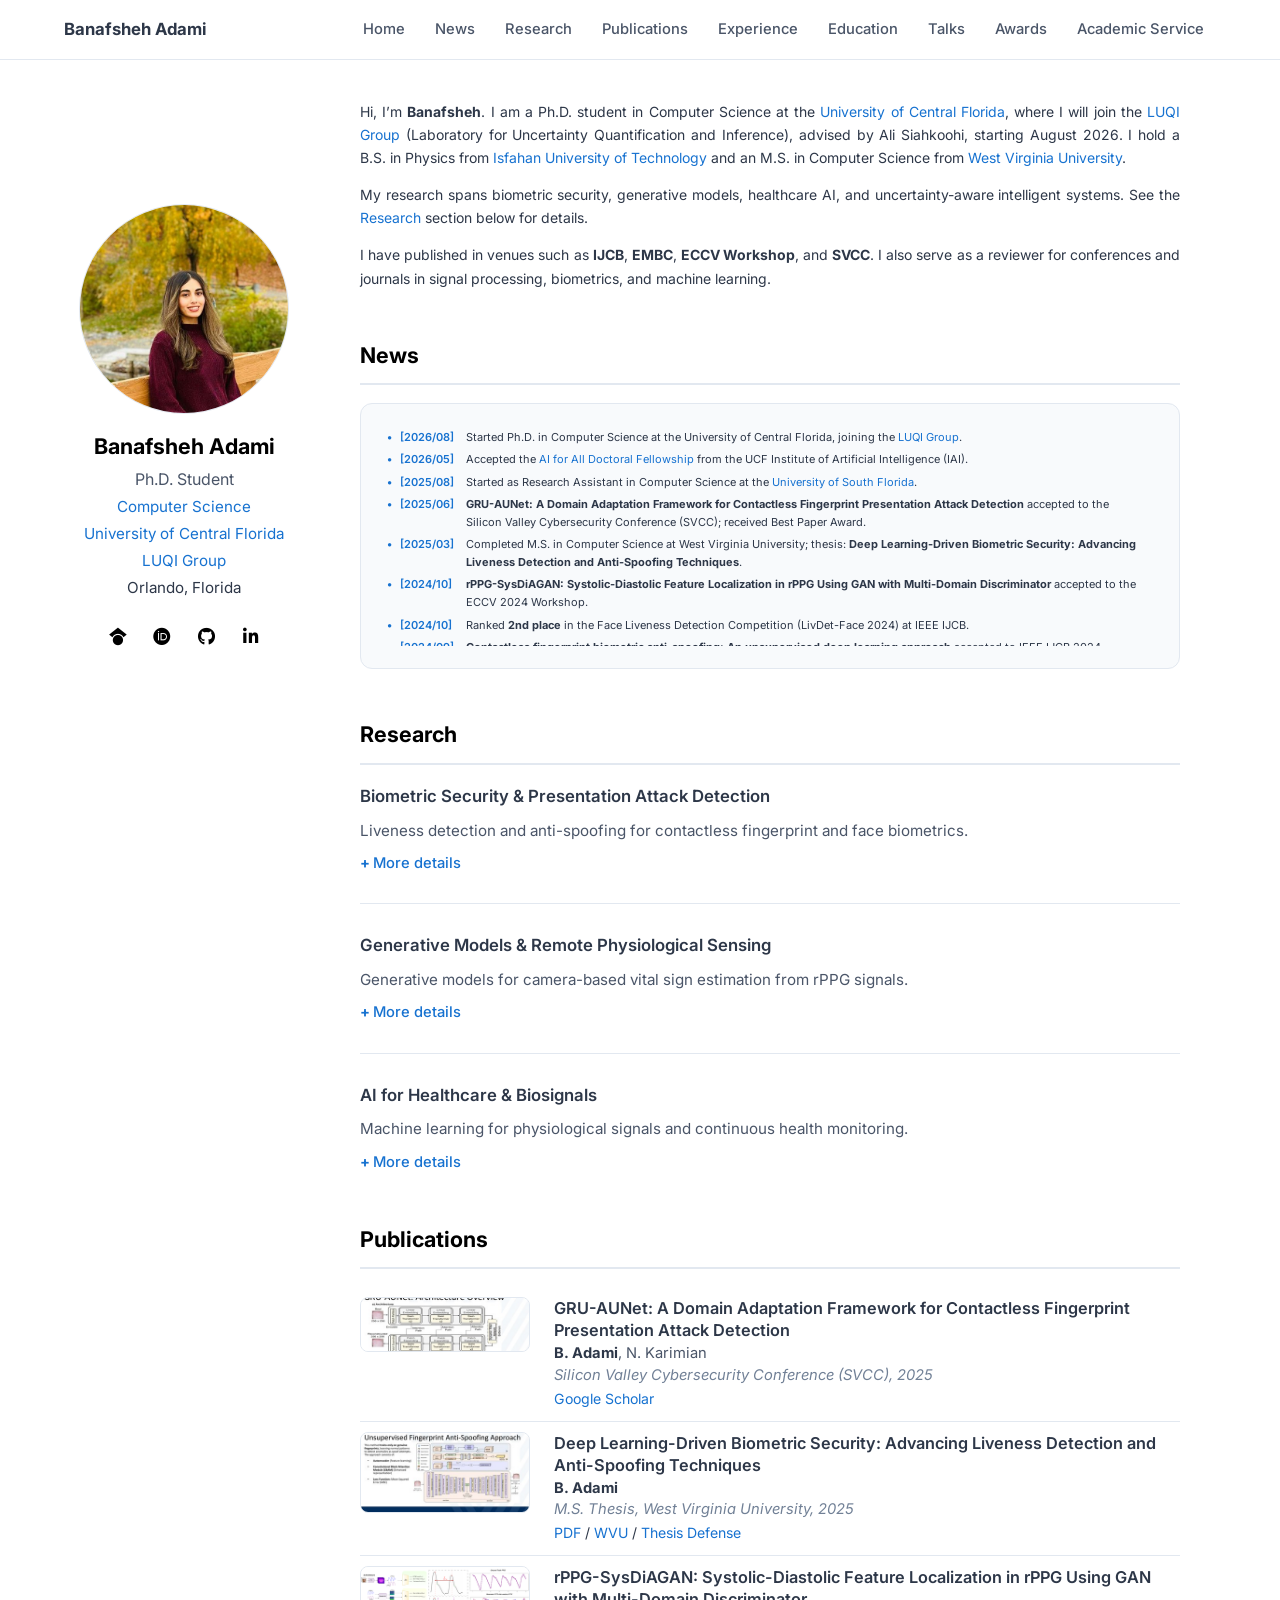
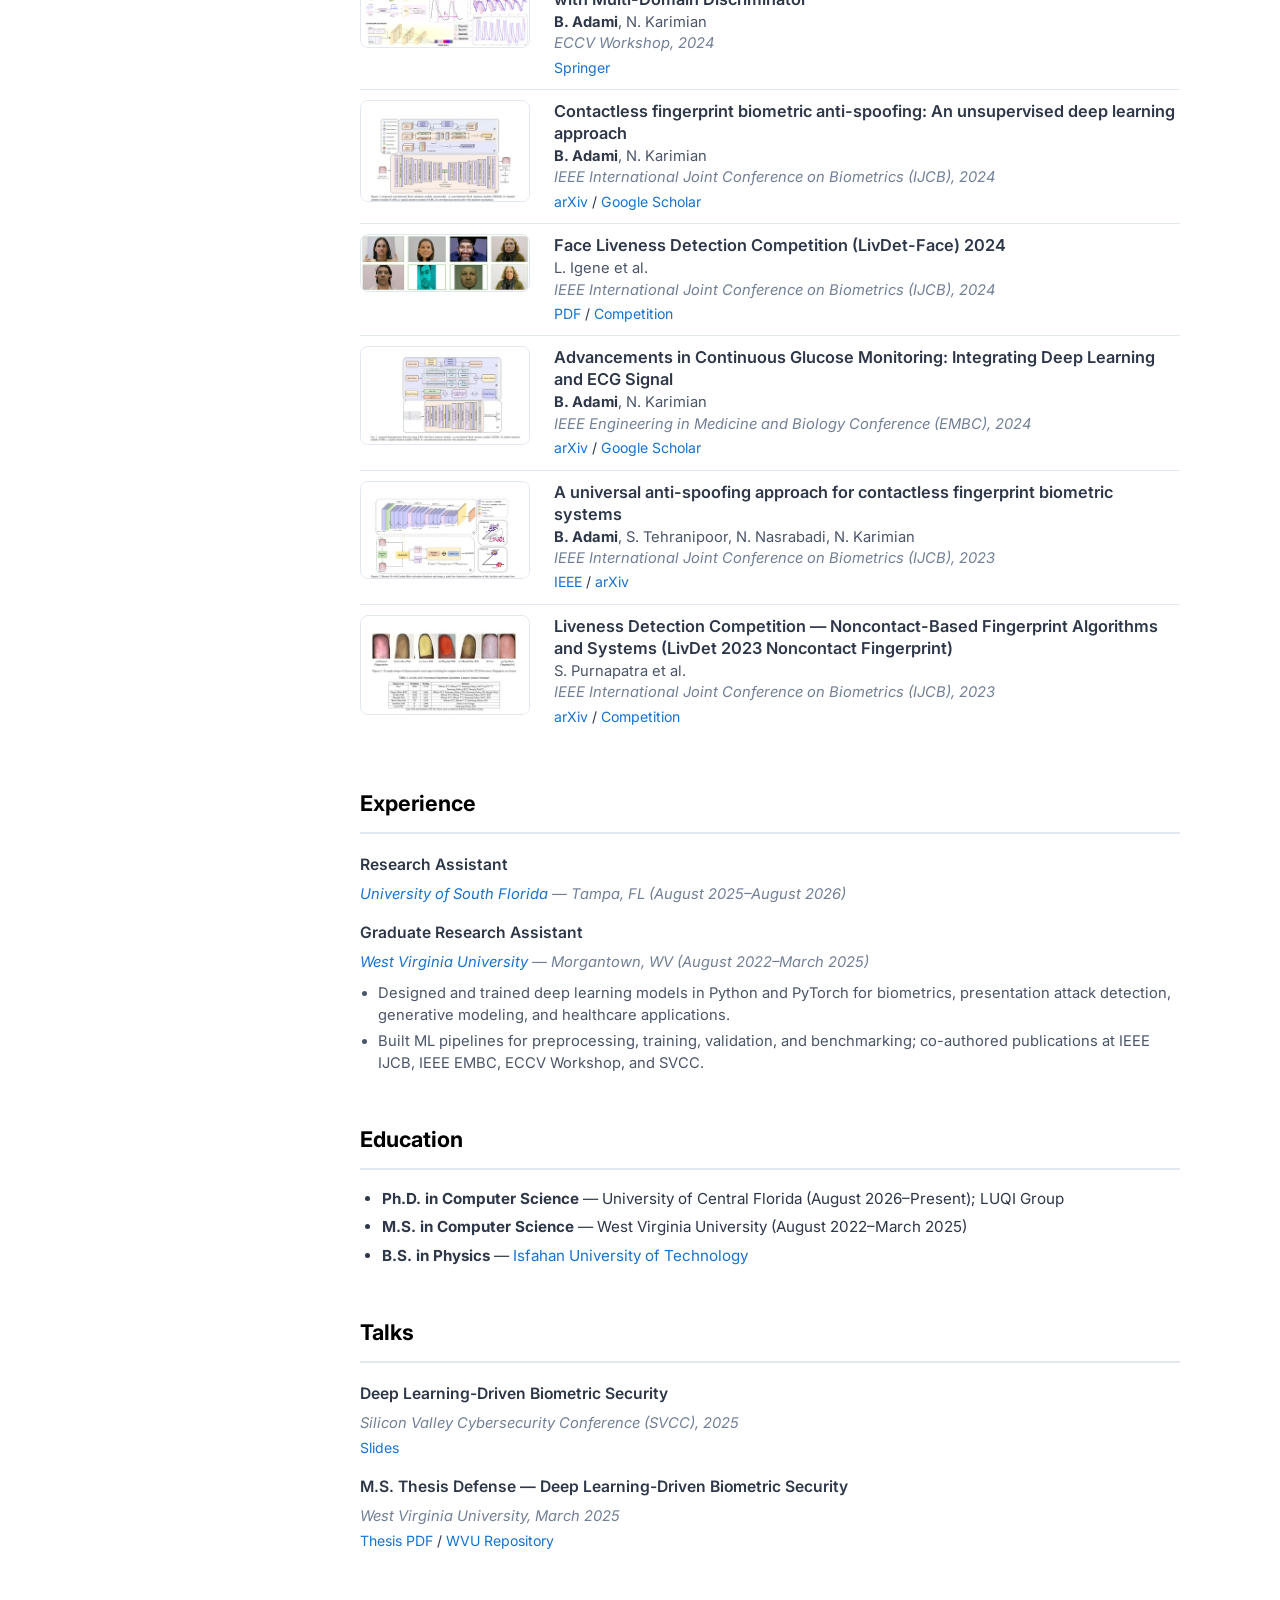
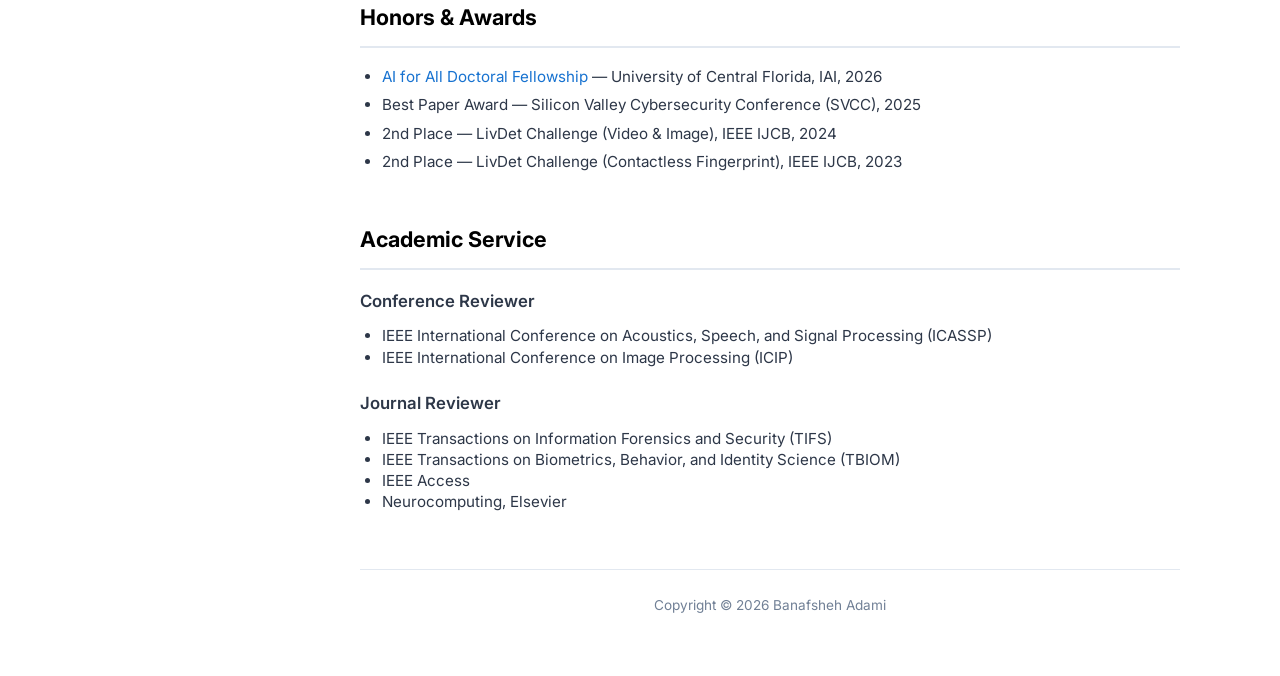
==== commit d7cf0dc2: "update" ====
--- a/index.html
+++ b/index.html
@@ -25,7 +25,7 @@
   <link rel="preconnect" href="https://fonts.gstatic.com" crossorigin />
   <link href="https://fonts.googleapis.com/css2?family=Inter:wght@400;500;600;700&display=swap" rel="stylesheet" />
   <link rel="stylesheet" href="https://cdnjs.cloudflare.com/ajax/libs/font-awesome/6.5.2/css/all.min.css" />
-  <link rel="stylesheet" href="style.css" />
+  <link rel="stylesheet" href="style.css?v=2" />
 
   <script type="application/ld+json">
     {
--- a/style.css
+++ b/style.css
@@ -1,7 +1,7 @@
 :root {
   --accent: #1772d0;
   --accent-dark: #115a9e;
-  --heading: #0d9488;
+  --heading: #000000;
   --text: #2d3748;
   --text-light: #4a5568;
   --muted: #718096;
@@ -179,12 +179,12 @@
   height: 40px;
   border-radius: 50%;
   font-size: 1.1rem;
-  color: var(--accent);
+  color: #000000;
   transition: background 0.15s ease, color 0.15s ease;
 }
 
 .profile-links a:hover {
-  background: var(--accent);
+  background: #000000;
   color: #fff;
   text-decoration: none;
 }
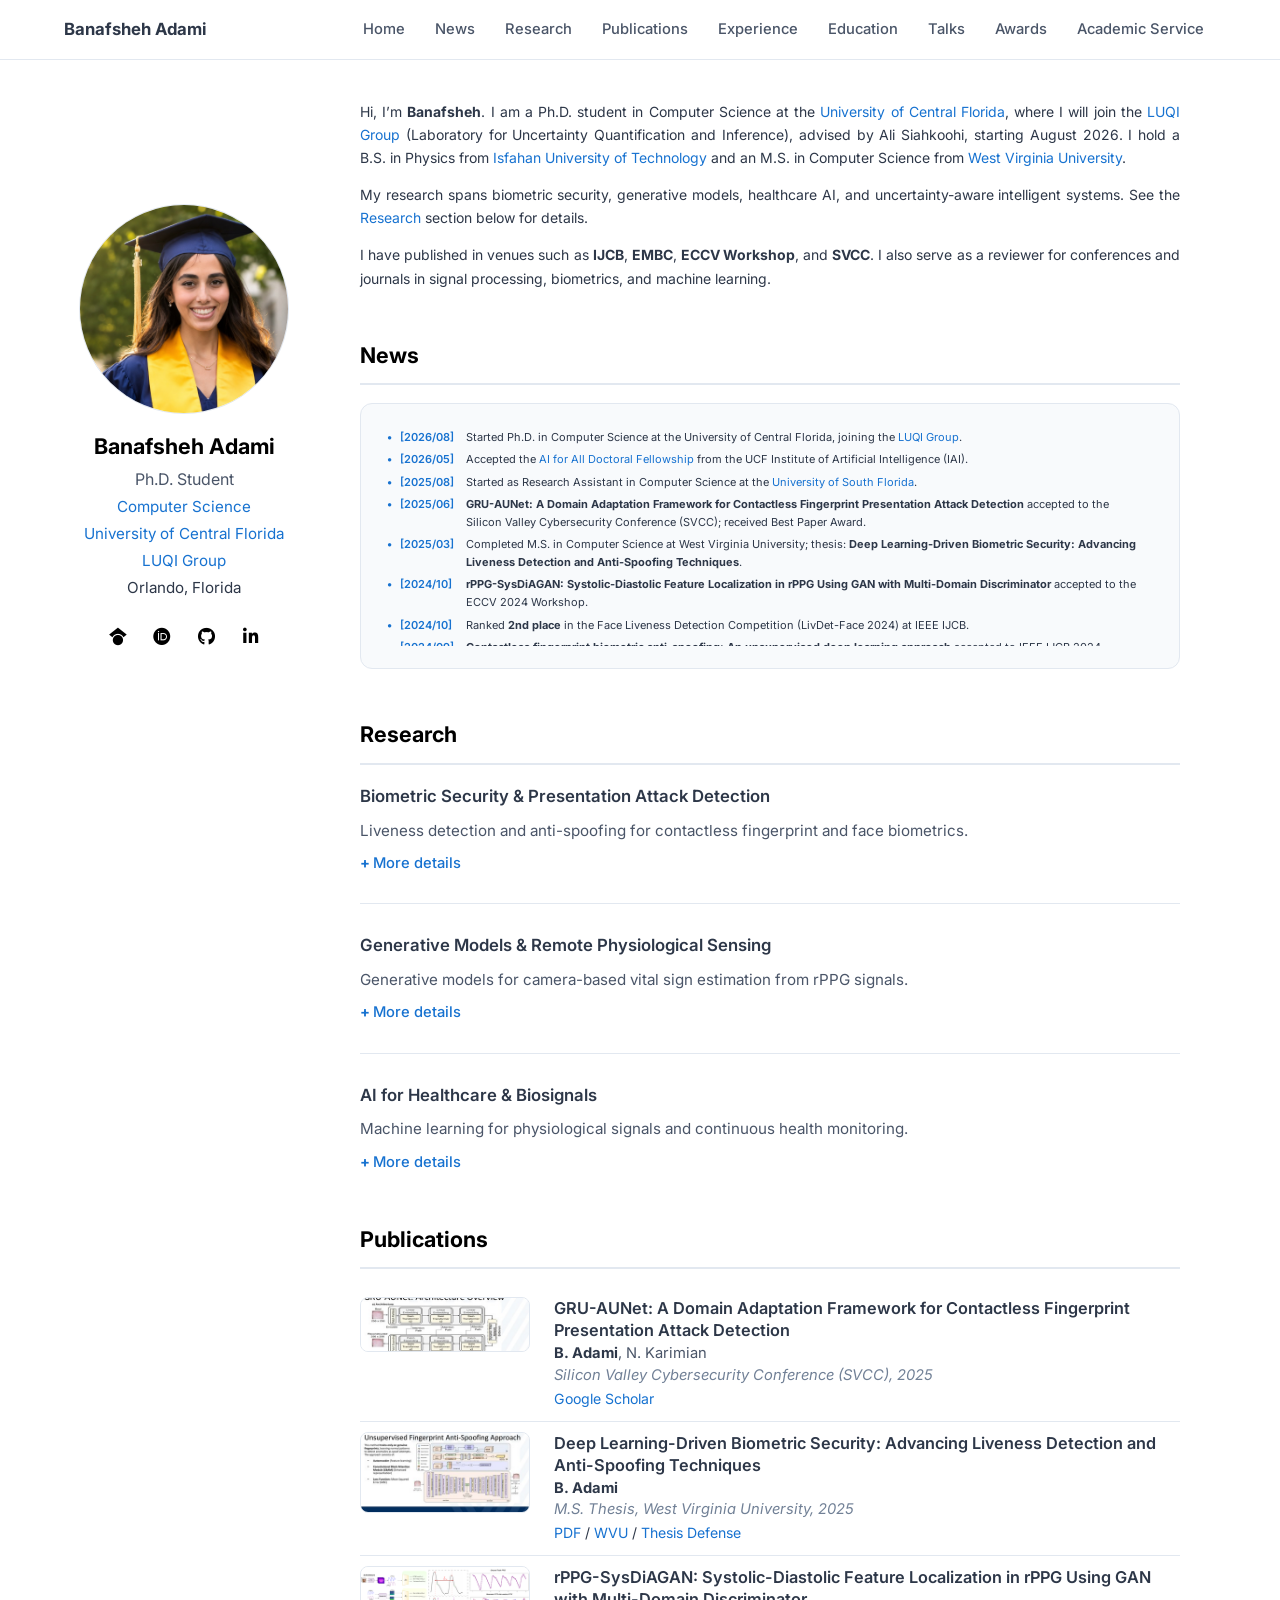
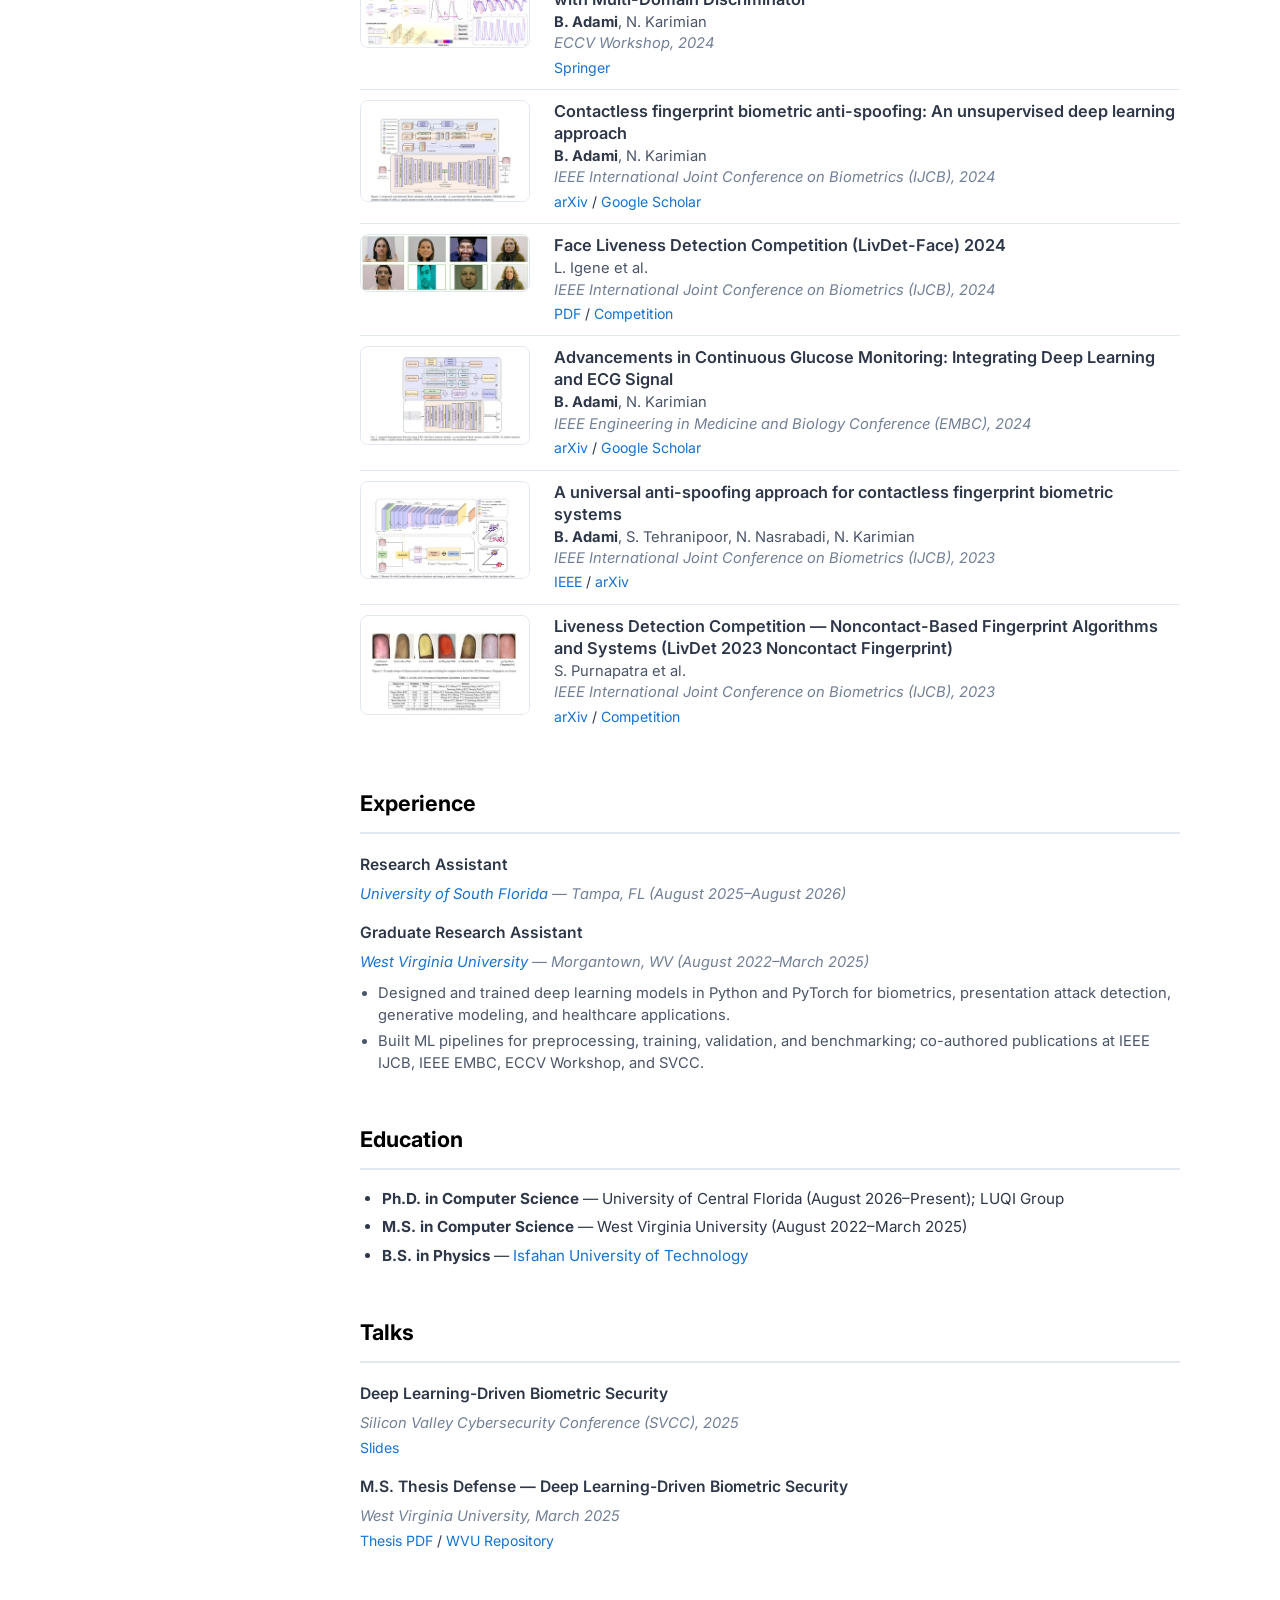
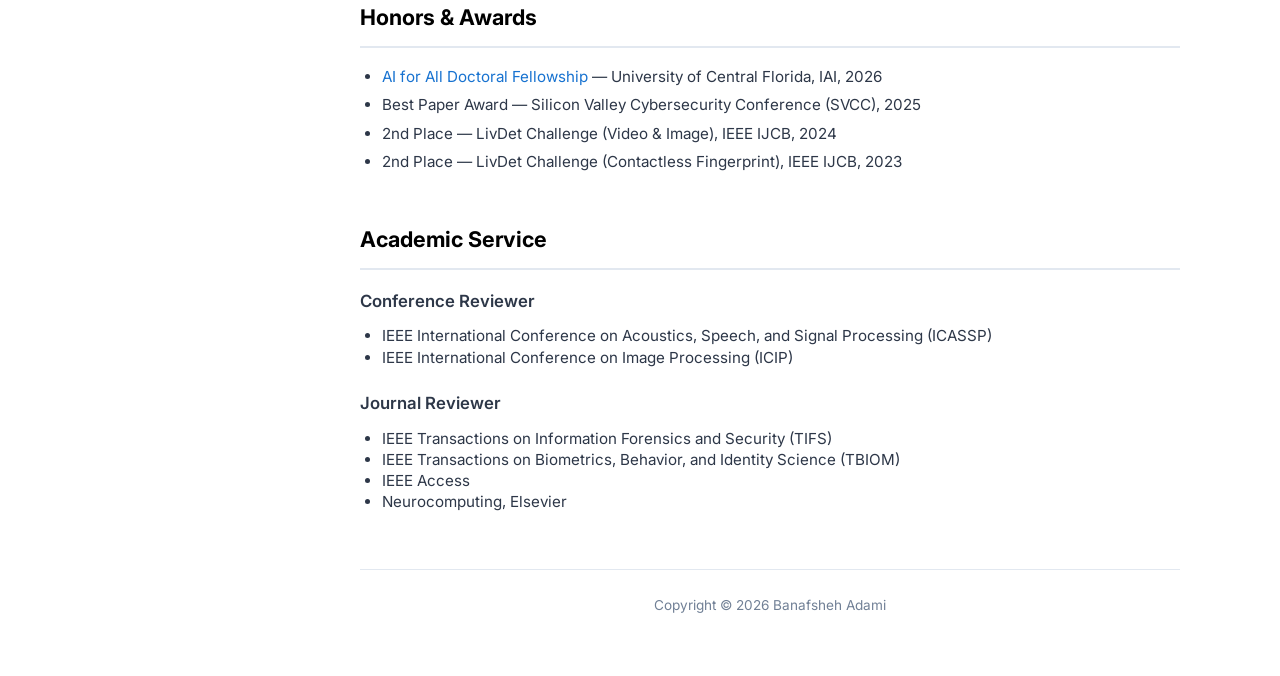
==== commit 7432c31d: "update Co-authored-by: Cursor <cursoragent@cursor.com>" ====
--- a/index.html
+++ b/index.html
@@ -14,12 +14,12 @@
   <meta property="og:title" content="Banafsheh Adami | PhD Student in Computer Science" />
   <meta property="og:description" content="Academic homepage of Banafsheh Adami: publications, news, talks, and awards in machine learning and biometrics." />
   <meta property="og:url" content="https://banafshehadami.github.io/" />
-  <meta property="og:image" content="https://banafshehadami.github.io/assets/profile-photo.png?v=3" />
+  <meta property="og:image" content="https://banafshehadami.github.io/assets/profile-photo.png?v=4" />
 
   <meta name="twitter:card" content="summary_large_image" />
   <meta name="twitter:title" content="Banafsheh Adami | PhD Student in Computer Science" />
   <meta name="twitter:description" content="Academic homepage of Banafsheh Adami: publications, news, talks, and awards in machine learning and biometrics." />
-  <meta name="twitter:image" content="https://banafshehadami.github.io/assets/profile-photo.png?v=3" />
+  <meta name="twitter:image" content="https://banafshehadami.github.io/assets/profile-photo.png?v=4" />
 
   <link rel="preconnect" href="https://fonts.googleapis.com" />
   <link rel="preconnect" href="https://fonts.gstatic.com" crossorigin />
@@ -33,7 +33,7 @@
       "@type": "Person",
       "name": "Banafsheh Adami",
       "url": "https://banafshehadami.github.io/",
-      "image": "https://banafshehadami.github.io/assets/profile-photo.png?v=3",
+      "image": "https://banafshehadami.github.io/assets/profile-photo.png?v=4",
       "jobTitle": "PhD Student in Computer Science",
       "affiliation": {
         "@type": "CollegeOrUniversity",
@@ -81,7 +81,7 @@
 
   <div class="layout">
     <aside class="sidebar">
-      <img class="portrait" src="assets/profile-photo.png?v=3" alt="Portrait of Banafsheh Adami" />
+      <img class="portrait" src="assets/profile-photo.png?v=4" alt="Portrait of Banafsheh Adami" />
       <h1>Banafsheh Adami</h1>
       <p class="role">Ph.D. Student</p>
       <p class="affiliation"><a href="https://www.cs.ucf.edu/" target="_blank" rel="noreferrer">Computer Science</a></p>
--- a/style.css
+++ b/style.css
@@ -138,7 +138,7 @@
   height: 210px;
   border-radius: 50%;
   object-fit: cover;
-  object-position: center 18%;
+  object-position: center 22%;
   margin: 0 auto 18px;
   border: 1px solid var(--border);
 }
